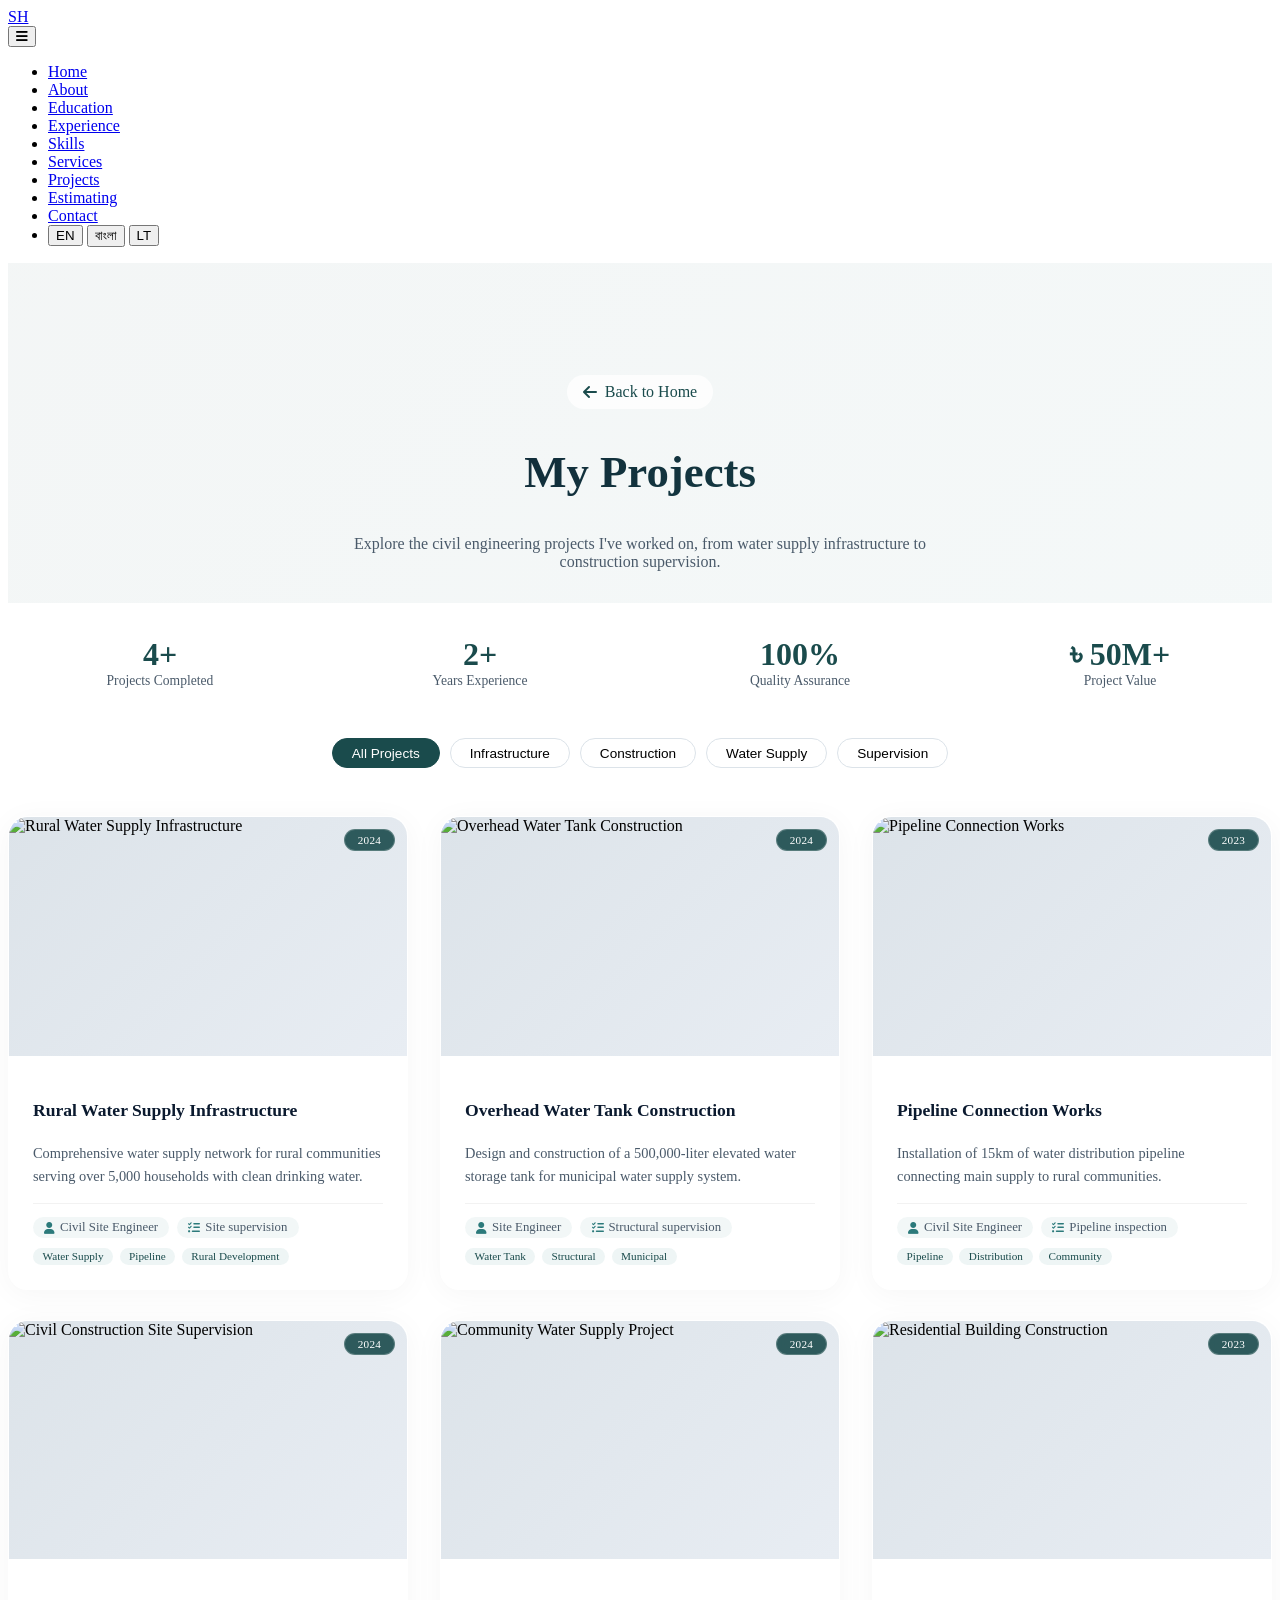
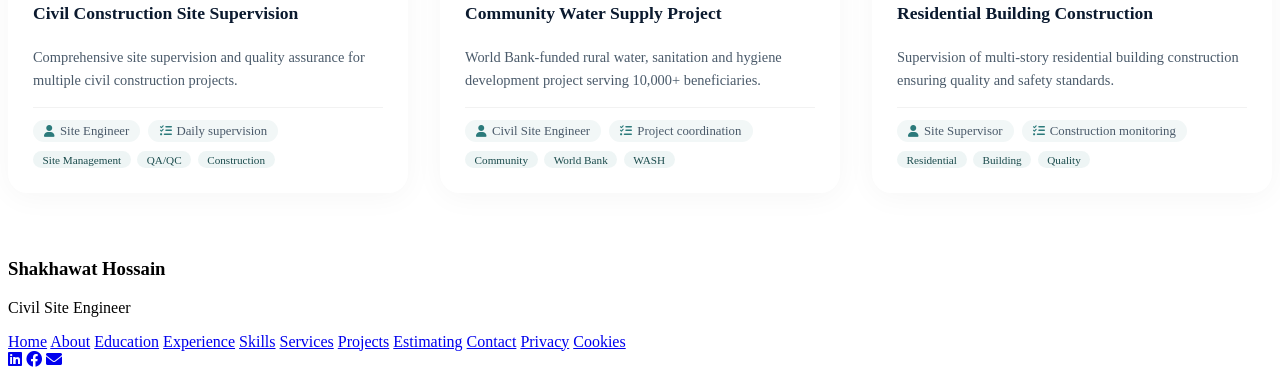
==== index.html @ 95c607fa "Add files via upload" ====
<!DOCTYPE html>
<html lang="en">
<head>
  <meta charset="UTF-8">
  <meta name="viewport" content="width=device-width, initial-scale=1.0, maximum-scale=5">
  <title>Projects | Shakhawat Hossain - Civil Site Engineer</title>
  <meta name="description" content="Explore the civil engineering projects of Shakhawat Hossain including water supply infrastructure, overhead tank construction, and site supervision projects.">
  <link rel="canonical" href="https://shakhawat-portfolio.example.com/projects.html">
  <link rel="stylesheet" href="https://cdnjs.cloudflare.com/ajax/libs/font-awesome/6.0.0-beta3/css/all.min.css">
  <link rel="stylesheet" href="stylecss.css">
  <meta property="og:title" content="Projects | Shakhawat Hossain - Civil Site Engineer">
  <meta property="og:description" content="Explore civil engineering projects by Shakhawat Hossain.">
  <meta property="og:type" content="website">
  <meta property="og:url" content="https://shakhawat-portfolio.example.com/projects.html">
  <link rel="icon" type="image/svg+xml" href="data:image/svg+xml,<svg xmlns='http://www.w3.org/2000/svg' viewBox='0 0 100 100'><text y='.9em' font-size='90'>🏗️</text></svg>">
  <meta name="robots" content="index, follow">
  <style>
    /* Projects page specific styles */
    .projects-hero {
      padding-top: 7rem;
      padding-bottom: 2rem;
      text-align: center;
      background: linear-gradient(135deg, rgba(26, 75, 76, 0.05), rgba(44, 122, 123, 0.05));
    }
    .projects-hero h1 {
      font-size: 2.8rem;
      background: linear-gradient(135deg, #0b1a2f, #1a4b4c);
      -webkit-background-clip: text;
      -webkit-text-fill-color: transparent;
      background-clip: text;
    }
    .projects-hero p {
      max-width: 600px;
      margin: 0.5rem auto 0;
      color: #4a5a6a;
    }
    .projects-filter {
      display: flex;
      flex-wrap: wrap;
      gap: 0.6rem;
      justify-content: center;
      margin: 1.5rem 0 2rem;
    }
    .filter-btn {
      padding: 0.4rem 1.2rem;
      border-radius: 30px;
      border: 1px solid #dce3e9;
      background: rgba(255,255,255,0.8);
      cursor: pointer;
      transition: all 0.3s;
      font-size: 0.85rem;
      font-weight: 500;
    }
    .filter-btn:hover, .filter-btn.active {
      background: #1a4b4c;
      color: white;
      border-color: #1a4b4c;
    }
    .projects-grid {
      display: grid;
      grid-template-columns: repeat(auto-fill, minmax(300px, 1fr));
      gap: 2rem;
      padding: 1rem 0 3rem;
    }
    .project-card {
      background: rgba(255, 255, 255, 0.95);
      backdrop-filter: blur(10px);
      border-radius: 20px;
      overflow: hidden;
      box-shadow: 0 4px 30px rgba(0,0,0,0.04);
      border: 1px solid rgba(255,255,255,0.5);
      transition: all 0.4s cubic-bezier(0.4, 0, 0.2, 1);
      display: flex;
      flex-direction: column;
      height: 100%;
    }
    .project-card:hover {
      transform: translateY(-10px);
      box-shadow: 0 20px 60px rgba(0,0,0,0.12);
      border-color: rgba(44, 122, 123, 0.2);
    }
    .project-image-wrapper {
      position: relative;
      overflow: hidden;
      padding-top: 60%;
      background: linear-gradient(135deg, #dce3e9, #e8edf3);
    }
    .project-image-wrapper img {
      position: absolute;
      top: 0;
      left: 0;
      width: 100%;
      height: 100%;
      object-fit: cover;
      transition: transform 0.6s cubic-bezier(0.4, 0, 0.2, 1);
    }
    .project-card:hover .project-image-wrapper img {
      transform: scale(1.06);
    }
    .project-badge {
      position: absolute;
      top: 12px;
      right: 12px;
      background: rgba(26, 75, 76, 0.9);
      backdrop-filter: blur(10px);
      color: white;
      padding: 0.25rem 0.8rem;
      border-radius: 30px;
      font-size: 0.7rem;
      font-weight: 500;
      letter-spacing: 0.3px;
      border: 1px solid rgba(255,255,255,0.2);
    }
    .project-card-body {
      padding: 1.2rem 1.5rem 1.5rem;
      flex: 1;
      display: flex;
      flex-direction: column;
    }
    .project-card-body h4 {
      font-size: 1.1rem;
      margin-bottom: 0.4rem;
      color: #0b1a2f;
      transition: color 0.3s;
      line-height: 1.3;
    }
    .project-card:hover .project-card-body h4 {
      color: #1a4b4c;
    }
    .project-description {
      font-size: 0.9rem;
      color: #4a5a6a;
      line-height: 1.6;
      margin-bottom: 0.8rem;
      flex: 1;
    }
    .project-meta {
      display: flex;
      flex-wrap: wrap;
      gap: 0.5rem;
      margin-top: auto;
      padding-top: 0.8rem;
      border-top: 1px solid rgba(0,0,0,0.05);
    }
    .project-meta-item {
      display: flex;
      align-items: center;
      gap: 0.3rem;
      font-size: 0.8rem;
      color: #4a5a6a;
      background: rgba(44, 122, 123, 0.06);
      padding: 0.2rem 0.7rem;
      border-radius: 30px;
    }
    .project-meta-item i {
      font-size: 0.75rem;
      color: #2c7a7b;
    }
    .project-tags {
      display: flex;
      flex-wrap: wrap;
      gap: 0.4rem;
      margin-top: 0.6rem;
    }
    .project-tag {
      font-size: 0.7rem;
      background: rgba(44, 122, 123, 0.08);
      padding: 0.15rem 0.6rem;
      border-radius: 30px;
      color: #1a4b4c;
      transition: all 0.3s;
    }
    .project-card:hover .project-tag {
      background: rgba(44, 122, 123, 0.15);
    }
    .back-link {
      display: inline-flex;
      align-items: center;
      gap: 0.5rem;
      color: #1a4b4c;
      text-decoration: none;
      font-weight: 500;
      transition: all 0.3s;
      padding: 0.5rem 1rem;
      border-radius: 30px;
      background: rgba(255,255,255,0.8);
    }
    .back-link:hover {
      background: white;
      transform: translateX(-4px);
      box-shadow: 0 2px 10px rgba(0,0,0,0.06);
    }
    .project-stats {
      display: grid;
      grid-template-columns: repeat(auto-fit, minmax(150px, 1fr));
      gap: 1rem;
      margin: 1rem 0 2rem;
      text-align: center;
    }
    .stat-item {
      background: rgba(255,255,255,0.8);
      padding: 1rem;
      border-radius: 16px;
      border: 1px solid rgba(255,255,255,0.5);
    }
    .stat-item .number {
      font-size: 2rem;
      font-weight: 700;
      color: #1a4b4c;
    }
    .stat-item .label {
      font-size: 0.85rem;
      color: #4a5a6a;
    }

    @media (max-width: 768px) {
      .projects-hero h1 { font-size: 2rem; }
      .projects-grid { grid-template-columns: 1fr; }
      .project-stats { grid-template-columns: 1fr 1fr; }
    }
    @media (max-width: 480px) {
      .project-stats { grid-template-columns: 1fr; }
    }
  </style>
</head>
<body>
  <!-- NAVBAR -->
  <header class="navbar" id="navbar" role="navigation" aria-label="Main navigation">
    <div class="container nav-container">
      <div class="nav-logo">
        <a href="index.html" aria-label="Home">SH</a>
      </div>
      <button class="hamburger" id="hamburger" aria-label="Toggle navigation menu" aria-expanded="false">
        <i class="fas fa-bars"></i>
      </button>
      <ul class="nav-menu" id="navMenu" role="menubar">
        <li role="none"><a href="index.html#home" role="menuitem">Home</a></li>
        <li role="none"><a href="index.html#about" role="menuitem">About</a></li>
        <li role="none"><a href="index.html#education" role="menuitem">Education</a></li>
        <li role="none"><a href="index.html#experience" role="menuitem">Experience</a></li>
        <li role="none"><a href="index.html#skills" role="menuitem">Skills</a></li>
        <li role="none"><a href="index.html#services" role="menuitem">Services</a></li>
        <li role="none"><a href="projects.html" role="menuitem" class="active">Projects</a></li>
        <li role="none"><a href="index.html#estimating" role="menuitem">Estimating</a></li>
        <li role="none"><a href="index.html#contact" role="menuitem">Contact</a></li>
        <li class="lang-switch" role="none">
          <button class="lang-btn active" data-lang="en" aria-label="English">EN</button>
          <button class="lang-btn" data-lang="bn" aria-label="বাংলা">বাংলা</button>
          <button class="lang-btn" data-lang="lt" aria-label="Lietuvių">LT</button>
        </li>
      </ul>
    </div>
  </header>

  <main>
    <!-- Projects Hero -->
    <section class="projects-hero">
      <div class="container">
        <a href="index.html" class="back-link"><i class="fas fa-arrow-left"></i> Back to Home</a>
        <h1>My Projects</h1>
        <p>Explore the civil engineering projects I've worked on, from water supply infrastructure to construction supervision.</p>
      </div>
    </section>

    <!-- Project Stats -->
    <section class="container">
      <div class="project-stats">
        <div class="stat-item">
          <div class="number">4+</div>
          <div class="label">Projects Completed</div>
        </div>
        <div class="stat-item">
          <div class="number">2+</div>
          <div class="label">Years Experience</div>
        </div>
        <div class="stat-item">
          <div class="number">100%</div>
          <div class="label">Quality Assurance</div>
        </div>
        <div class="stat-item">
          <div class="number">৳ 50M+</div>
          <div class="label">Project Value</div>
        </div>
      </div>
    </section>

    <!-- Projects Grid -->
    <section class="container">
      <div class="projects-filter">
        <button class="filter-btn active" data-filter="all">All Projects</button>
        <button class="filter-btn" data-filter="infrastructure">Infrastructure</button>
        <button class="filter-btn" data-filter="construction">Construction</button>
        <button class="filter-btn" data-filter="water">Water Supply</button>
        <button class="filter-btn" data-filter="supervision">Supervision</button>
      </div>

      <div class="projects-grid" id="projectsGrid">
        <!-- Projects will be rendered by JavaScript -->
      </div>
    </section>
  </main>

  <!-- FOOTER -->
  <footer class="footer">
    <div class="container footer-grid">
      <div><h3>Shakhawat Hossain</h3><p>Civil Site Engineer</p></div>
      <div class="footer-links">
        <a href="index.html#home">Home</a>
        <a href="index.html#about">About</a>
        <a href="index.html#education">Education</a>
        <a href="index.html#experience">Experience</a>
        <a href="index.html#skills">Skills</a>
        <a href="index.html#services">Services</a>
        <a href="projects.html">Projects</a>
        <a href="index.html#estimating">Estimating</a>
        <a href="index.html#contact">Contact</a>
        <a href="#privacy">Privacy</a>
        <a href="#cookies">Cookies</a>
      </div>
      <div class="social">
        <a href="#" aria-label="LinkedIn"><i class="fab fa-linkedin"></i></a>
        <a href="#" aria-label="Facebook"><i class="fab fa-facebook"></i></a>
        <a href="mailto:shakhawat@example.com" aria-label="Email"><i class="fas fa-envelope"></i></a>
      </div>
    </div>
  </footer>

  <script>
    // Projects data with free images from Google's free resources (via picsum.photos)
    const projects = [
      {
        id: 1,
        title: "Rural Water Supply Infrastructure",
        category: "water",
        image: "https://picsum.photos/seed/water1/600/400",
        description: "Comprehensive water supply network for rural communities serving over 5,000 households with clean drinking water.",
        role: "Civil Site Engineer",
        responsibilities: "Site supervision, quality assurance, quantity measurement, BOQ preparation",
        tags: ["Water Supply", "Pipeline", "Rural Development"],
        year: "2024"
      },
      {
        id: 2,
        title: "Overhead Water Tank Construction",
        category: "construction",
        image: "https://picsum.photos/seed/tank1/600/400",
        description: "Design and construction of a 500,000-liter elevated water storage tank for municipal water supply system.",
        role: "Site Engineer",
        responsibilities: "Structural supervision, quality control, progress monitoring, maintenance coordination",
        tags: ["Water Tank", "Structural", "Municipal"],
        year: "2024"
      },
      {
        id: 3,
        title: "Pipeline Connection Works",
        category: "infrastructure",
        image: "https://picsum.photos/seed/pipeline1/600/400",
        description: "Installation of 15km of water distribution pipeline connecting main supply to rural communities.",
        role: "Civil Site Engineer",
        responsibilities: "Pipeline inspection, measurement, consultant coordination, documentation",
        tags: ["Pipeline", "Distribution", "Community"],
        year: "2023"
      },
      {
        id: 4,
        title: "Civil Construction Site Supervision",
        category: "supervision",
        image: "https://picsum.photos/seed/site1/600/400",
        description: "Comprehensive site supervision and quality assurance for multiple civil construction projects.",
        role: "Site Engineer",
        responsibilities: "Daily supervision, progress reporting, quality control, safety compliance",
        tags: ["Site Management", "QA/QC", "Construction"],
        year: "2024"
      },
      {
        id: 5,
        title: "Community Water Supply Project",
        category: "water",
        image: "https://picsum.photos/seed/community1/600/400",
        description: "World Bank-funded rural water, sanitation and hygiene development project serving 10,000+ beneficiaries.",
        role: "Civil Site Engineer",
        responsibilities: "Project coordination, quality assurance, progress monitoring, stakeholder engagement",
        tags: ["Community", "World Bank", "WASH"],
        year: "2024"
      },
      {
        id: 6,
        title: "Residential Building Construction",
        category: "construction",
        image: "https://picsum.photos/seed/building1/600/400",
        description: "Supervision of multi-story residential building construction ensuring quality and safety standards.",
        role: "Site Supervisor",
        responsibilities: "Construction monitoring, quality control, material testing, documentation",
        tags: ["Residential", "Building", "Quality"],
        year: "2023"
      }
    ];

    // Render projects
    function renderProjects(filter = 'all') {
      const grid = document.getElementById('projectsGrid');
      const filtered = filter === 'all' ? projects : projects.filter(p => p.category === filter);
      
      grid.innerHTML = filtered.map(p => `
        <div class="project-card" data-category="${p.category}">
          <div class="project-image-wrapper">
            <img src="${p.image}" alt="${p.title}" loading="lazy">
            <span class="project-badge">${p.year}</span>
          </div>
          <div class="project-card-body">
            <h4>${p.title}</h4>
            <p class="project-description">${p.description}</p>
            <div class="project-meta">
              <span class="project-meta-item"><i class="fas fa-user"></i> ${p.role}</span>
              <span class="project-meta-item"><i class="fas fa-tasks"></i> ${p.responsibilities.split(',')[0]}</span>
            </div>
            <div class="project-tags">
              ${p.tags.map(tag => `<span class="project-tag">${tag}</span>`).join('')}
            </div>
          </div>
        </div>
      `).join('');
    }

    // Filter functionality
    document.querySelectorAll('.filter-btn').forEach(btn => {
      btn.addEventListener('click', function() {
        document.querySelectorAll('.filter-btn').forEach(b => b.classList.remove('active'));
        this.classList.add('active');
        renderProjects(this.dataset.filter);
      });
    });

    // Initial render
    renderProjects('all');

    // Mobile menu
    const hamburger = document.getElementById('hamburger');
    const navMenu = document.getElementById('navMenu');
    hamburger.addEventListener('click', () => {
      navMenu.classList.toggle('open');
    });
    document.querySelectorAll('.nav-menu a').forEach(link => {
      link.addEventListener('click', () => {
        navMenu.classList.remove('open');
      });
    });

    // Navbar scroll effect
    window.addEventListener('scroll', () => {
      const navbar = document.getElementById('navbar');
      if (window.scrollY > 50) {
        navbar.classList.add('scrolled');
      } else {
        navbar.classList.remove('scrolled');
      }
    });
  </script>
</body>
</html>
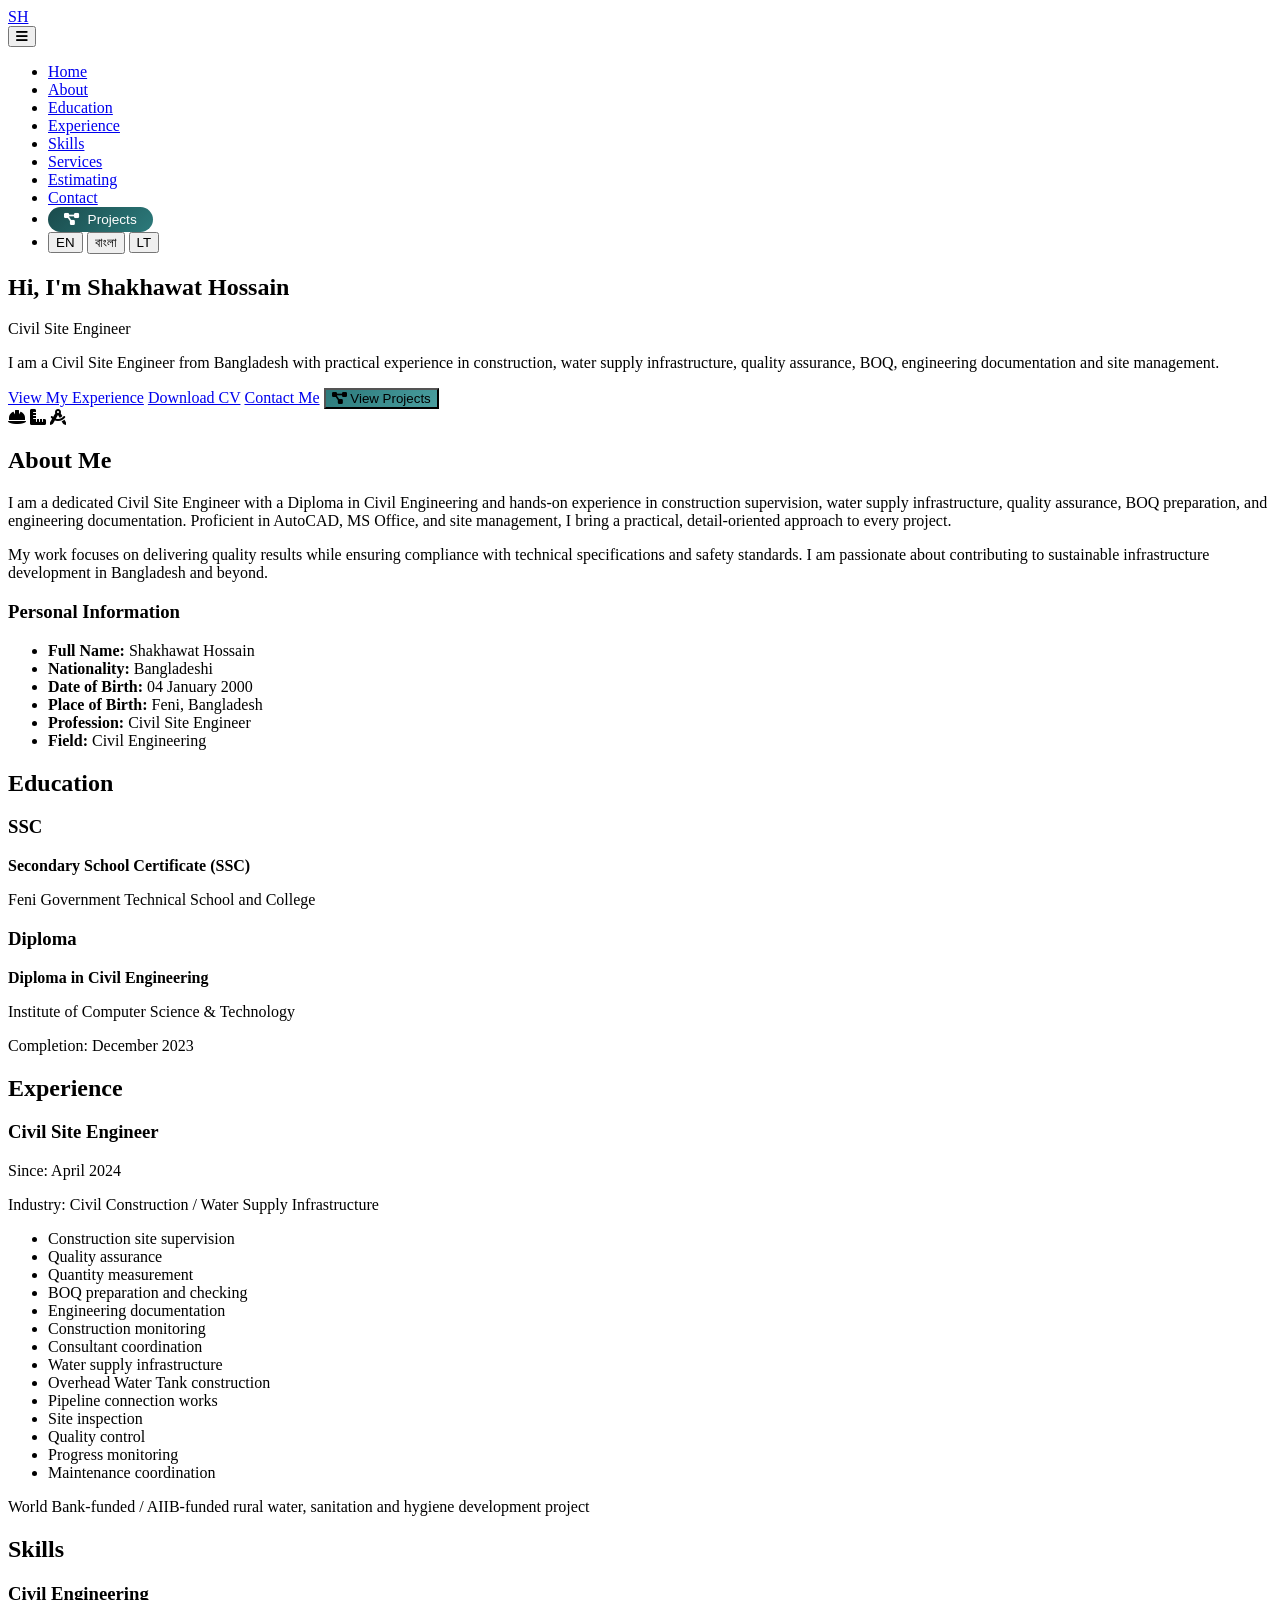
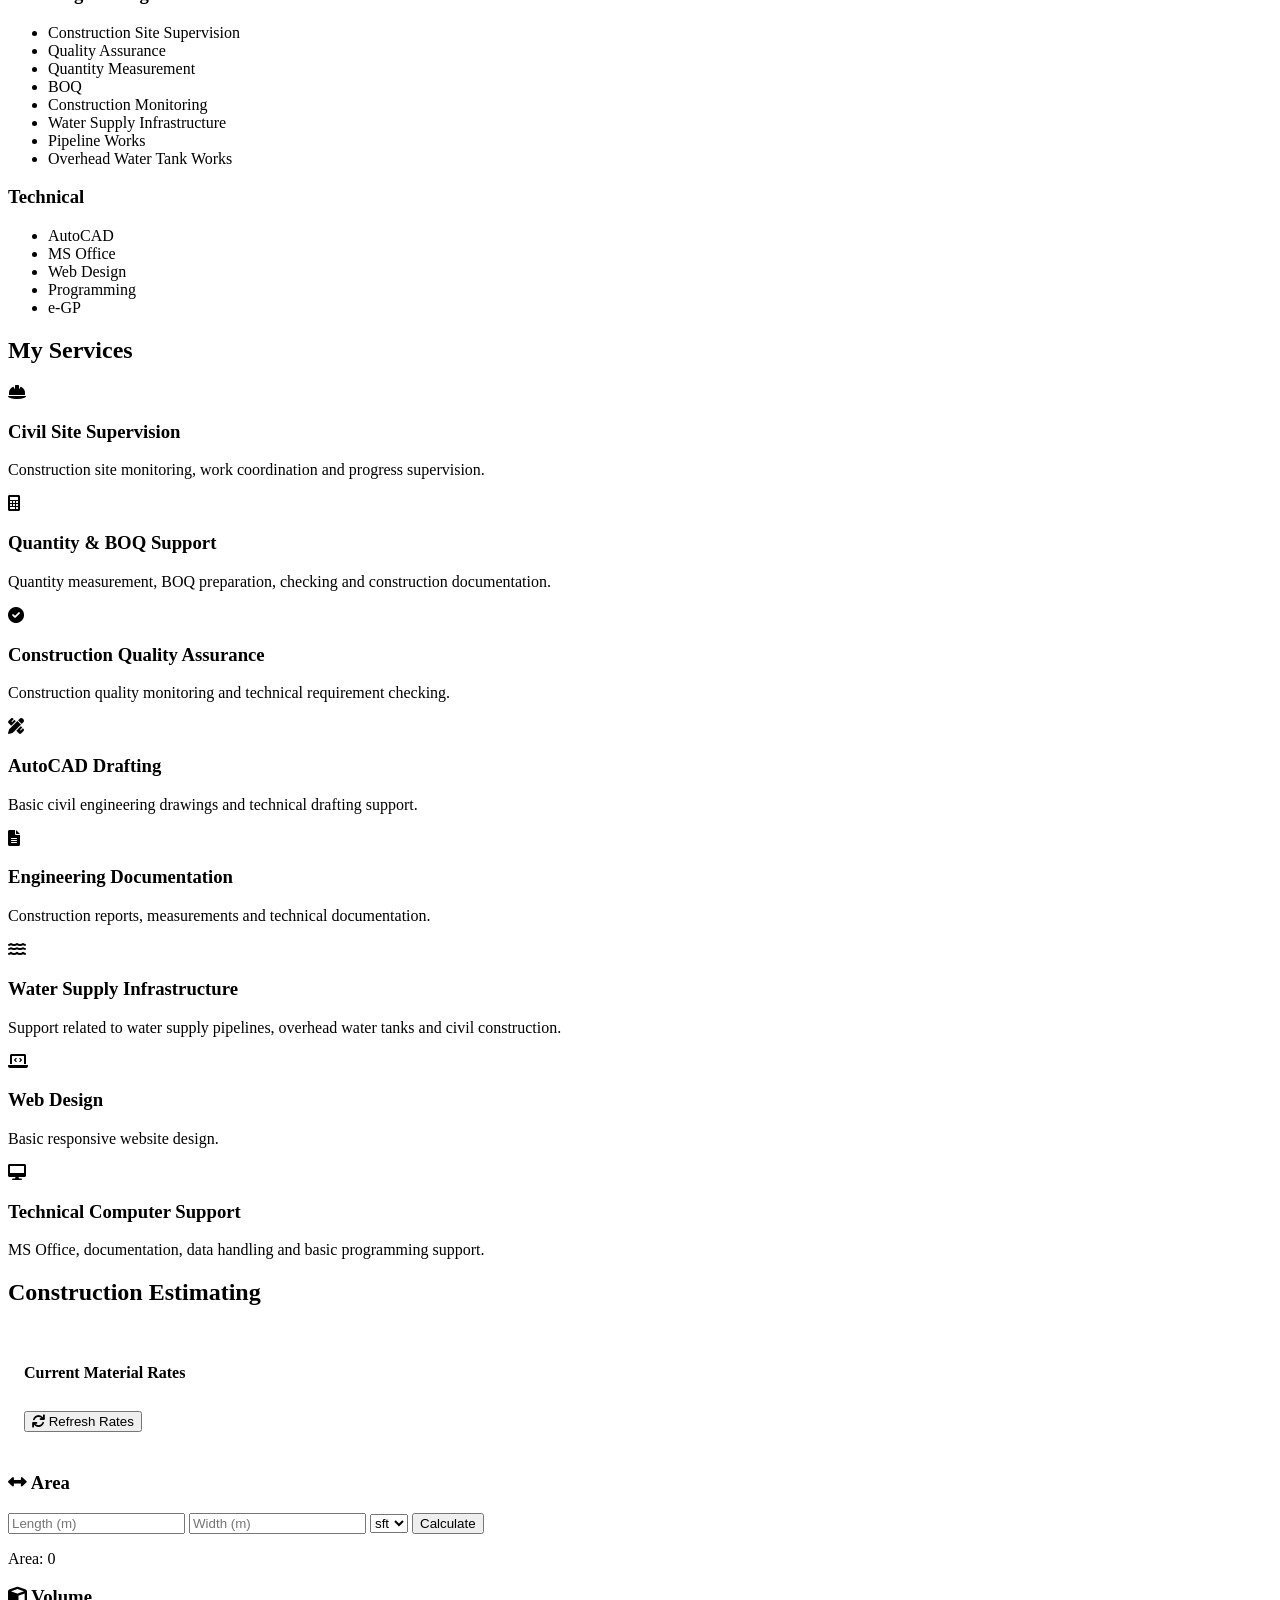
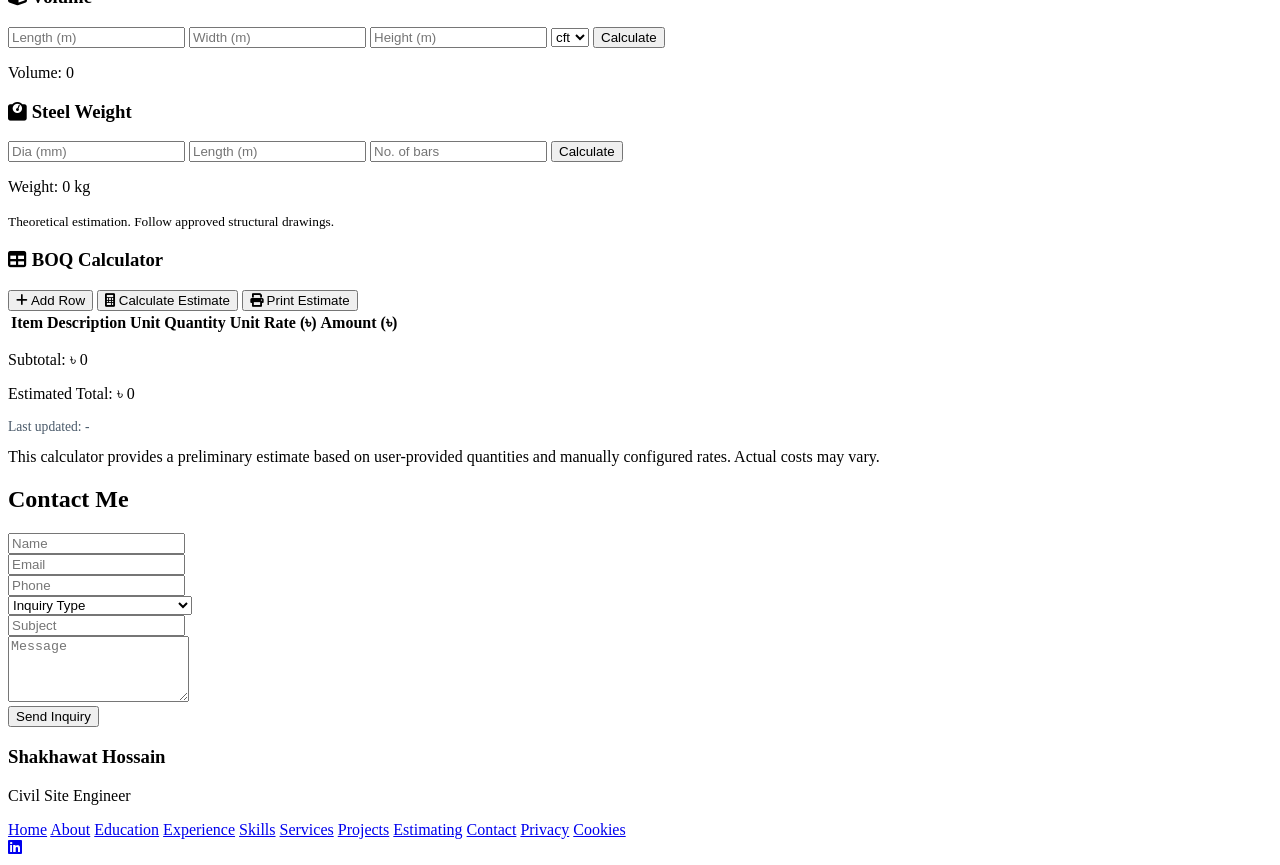
==== commit a45717ca: "Rename main.html to index.html" ====
--- a/index.html
+++ b/index.html
@@ -3,19 +3,36 @@
 <head>
   <meta charset="UTF-8">
   <meta name="viewport" content="width=device-width, initial-scale=1.0, maximum-scale=5">
-  <title>Projects | Shakhawat Hossain - Civil Site Engineer</title>
-  <meta name="description" content="Explore the civil engineering projects of Shakhawat Hossain including water supply infrastructure, overhead tank construction, and site supervision projects.">
-  <link rel="canonical" href="https://shakhawat-portfolio.example.com/projects.html">
+  <title>Shakhawat Hossain | Civil Site Engineer</title>
+  <meta name="description" content="Professional portfolio of Shakhawat Hossain, a Civil Site Engineer from Bangladesh with experience in construction, water supply infrastructure, BOQ, quality assurance and site supervision.">
+  <link rel="canonical" href="https://shakhawat-portfolio.example.com/">
+  <!-- Font Awesome Free -->
   <link rel="stylesheet" href="https://cdnjs.cloudflare.com/ajax/libs/font-awesome/6.0.0-beta3/css/all.min.css">
   <link rel="stylesheet" href="stylecss.css">
-  <meta property="og:title" content="Projects | Shakhawat Hossain - Civil Site Engineer">
-  <meta property="og:description" content="Explore civil engineering projects by Shakhawat Hossain.">
+  <!-- Open Graph -->
+  <meta property="og:title" content="Shakhawat Hossain | Civil Site Engineer">
+  <meta property="og:description" content="Professional portfolio of Shakhawat Hossain, Civil Site Engineer from Bangladesh.">
   <meta property="og:type" content="website">
-  <meta property="og:url" content="https://shakhawat-portfolio.example.com/projects.html">
+  <meta property="og:url" content="https://shakhawat-portfolio.example.com/">
   <link rel="icon" type="image/svg+xml" href="data:image/svg+xml,<svg xmlns='http://www.w3.org/2000/svg' viewBox='0 0 100 100'><text y='.9em' font-size='90'>🏗️</text></svg>">
   <meta name="robots" content="index, follow">
   <style>
-    /* Projects page specific styles */
+    /* ===== PROJECTS PAGE SPECIFIC STYLES ===== */
+    #projectsPage {
+      display: none;
+      animation: fadeIn 0.4s ease;
+    }
+    #projectsPage.active {
+      display: block;
+    }
+    #mainPage.hidden {
+      display: none;
+    }
+    @keyframes fadeIn {
+      from { opacity: 0; transform: translateY(20px); }
+      to { opacity: 1; transform: translateY(0); }
+    }
+
     .projects-hero {
       padding-top: 7rem;
       padding-bottom: 2rem;
@@ -173,23 +190,6 @@
     .project-card:hover .project-tag {
       background: rgba(44, 122, 123, 0.15);
     }
-    .back-link {
-      display: inline-flex;
-      align-items: center;
-      gap: 0.5rem;
-      color: #1a4b4c;
-      text-decoration: none;
-      font-weight: 500;
-      transition: all 0.3s;
-      padding: 0.5rem 1rem;
-      border-radius: 30px;
-      background: rgba(255,255,255,0.8);
-    }
-    .back-link:hover {
-      background: white;
-      transform: translateX(-4px);
-      box-shadow: 0 2px 10px rgba(0,0,0,0.06);
-    }
     .project-stats {
       display: grid;
       grid-template-columns: repeat(auto-fit, minmax(150px, 1fr));
@@ -211,6 +211,26 @@
     .stat-item .label {
       font-size: 0.85rem;
       color: #4a5a6a;
+    }
+
+    /* Page toggle button in nav */
+    .page-toggle-btn {
+      background: linear-gradient(135deg, #1a4b4c, #2c7a7b);
+      color: white !important;
+      padding: 0.3rem 1rem !important;
+      border-radius: 30px !important;
+      border: none;
+      cursor: pointer;
+      font-weight: 500;
+      font-size: 0.85rem;
+      transition: all 0.3s;
+    }
+    .page-toggle-btn:hover {
+      transform: translateY(-2px);
+      box-shadow: 0 4px 15px rgba(44, 122, 123, 0.3);
+    }
+    .page-toggle-btn i {
+      margin-right: 0.3rem;
     }
 
     @media (max-width: 768px) {
@@ -228,21 +248,25 @@
   <header class="navbar" id="navbar" role="navigation" aria-label="Main navigation">
     <div class="container nav-container">
       <div class="nav-logo">
-        <a href="index.html" aria-label="Home">SH</a>
+        <a href="#" id="homeLink" aria-label="Home">SH</a>
       </div>
       <button class="hamburger" id="hamburger" aria-label="Toggle navigation menu" aria-expanded="false">
         <i class="fas fa-bars"></i>
       </button>
       <ul class="nav-menu" id="navMenu" role="menubar">
-        <li role="none"><a href="index.html#home" role="menuitem">Home</a></li>
-        <li role="none"><a href="index.html#about" role="menuitem">About</a></li>
-        <li role="none"><a href="index.html#education" role="menuitem">Education</a></li>
-        <li role="none"><a href="index.html#experience" role="menuitem">Experience</a></li>
-        <li role="none"><a href="index.html#skills" role="menuitem">Skills</a></li>
-        <li role="none"><a href="index.html#services" role="menuitem">Services</a></li>
-        <li role="none"><a href="projects.html" role="menuitem" class="active">Projects</a></li>
-        <li role="none"><a href="index.html#estimating" role="menuitem">Estimating</a></li>
-        <li role="none"><a href="index.html#contact" role="menuitem">Contact</a></li>
+        <!-- Main page nav links -->
+        <li role="none" class="main-nav-links"><a href="#home" role="menuitem" data-i18n="nav.home">Home</a></li>
+        <li role="none" class="main-nav-links"><a href="#about" role="menuitem" data-i18n="nav.about">About</a></li>
+        <li role="none" class="main-nav-links"><a href="#education" role="menuitem" data-i18n="nav.education">Education</a></li>
+        <li role="none" class="main-nav-links"><a href="#experience" role="menuitem" data-i18n="nav.experience">Experience</a></li>
+        <li role="none" class="main-nav-links"><a href="#skills" role="menuitem" data-i18n="nav.skills">Skills</a></li>
+        <li role="none" class="main-nav-links"><a href="#services" role="menuitem" data-i18n="nav.services">Services</a></li>
+        <li role="none" class="main-nav-links"><a href="#estimating" role="menuitem" data-i18n="nav.estimating">Estimating</a></li>
+        <li role="none" class="main-nav-links"><a href="#contact" role="menuitem" data-i18n="nav.contact">Contact</a></li>
+        
+        <!-- Page toggle button -->
+        <li role="none"><button class="page-toggle-btn" id="pageToggleBtn"><i class="fas fa-project-diagram"></i> <span id="pageToggleText">Projects</span></button></li>
+        
         <li class="lang-switch" role="none">
           <button class="lang-btn active" data-lang="en" aria-label="English">EN</button>
           <button class="lang-btn" data-lang="bn" aria-label="বাংলা">বাংলা</button>
@@ -252,209 +276,330 @@
     </div>
   </header>
 
-  <main>
-    <!-- Projects Hero -->
-    <section class="projects-hero">
-      <div class="container">
-        <a href="index.html" class="back-link"><i class="fas fa-arrow-left"></i> Back to Home</a>
-        <h1>My Projects</h1>
-        <p>Explore the civil engineering projects I've worked on, from water supply infrastructure to construction supervision.</p>
-      </div>
-    </section>
-
-    <!-- Project Stats -->
-    <section class="container">
-      <div class="project-stats">
-        <div class="stat-item">
-          <div class="number">4+</div>
-          <div class="label">Projects Completed</div>
-        </div>
-        <div class="stat-item">
-          <div class="number">2+</div>
-          <div class="label">Years Experience</div>
-        </div>
-        <div class="stat-item">
-          <div class="number">100%</div>
-          <div class="label">Quality Assurance</div>
-        </div>
-        <div class="stat-item">
-          <div class="number">৳ 50M+</div>
-          <div class="label">Project Value</div>
-        </div>
-      </div>
-    </section>
-
-    <!-- Projects Grid -->
-    <section class="container">
-      <div class="projects-filter">
-        <button class="filter-btn active" data-filter="all">All Projects</button>
-        <button class="filter-btn" data-filter="infrastructure">Infrastructure</button>
-        <button class="filter-btn" data-filter="construction">Construction</button>
-        <button class="filter-btn" data-filter="water">Water Supply</button>
-        <button class="filter-btn" data-filter="supervision">Supervision</button>
-      </div>
-
-      <div class="projects-grid" id="projectsGrid">
-        <!-- Projects will be rendered by JavaScript -->
-      </div>
-    </section>
-  </main>
+  <!-- ============================================ -->
+  <!-- MAIN PAGE -->
+  <!-- ============================================ -->
+  <div id="mainPage">
+    <main>
+      <!-- HERO -->
+      <section id="home" class="hero section">
+        <div class="container hero-grid">
+          <div class="hero-content">
+            <h1 data-i18n="hero.title">Hi, I'm Shakhawat Hossain</h1>
+            <p class="hero-sub" data-i18n="hero.sub">Civil Site Engineer</p>
+            <p class="hero-desc" data-i18n="hero.desc">I am a Civil Site Engineer from Bangladesh with practical experience in construction, water supply infrastructure, quality assurance, BOQ, engineering documentation and site management.</p>
+            <div class="hero-buttons">
+              <a href="#experience" class="btn primary" data-i18n="hero.btnExp">View My Experience</a>
+              <a href="assets/documents/cv.pdf" class="btn secondary" download data-i18n="hero.btnCv">Download CV</a>
+              <a href="#contact" class="btn secondary" data-i18n="hero.btnContact">Contact Me</a>
+              <button class="btn primary" style="background:linear-gradient(135deg,#2c7a7b,#4a9e9f);" id="heroProjectsBtn"><i class="fas fa-project-diagram"></i> View Projects</button>
+            </div>
+          </div>
+          <div class="hero-visual">
+            <div class="engineering-icon">
+              <i class="fas fa-hard-hat" aria-hidden="true"></i>
+              <i class="fas fa-ruler-combined" aria-hidden="true"></i>
+              <i class="fas fa-drafting-compass" aria-hidden="true"></i>
+            </div>
+          </div>
+        </div>
+      </section>
+
+      <!-- ABOUT -->
+      <section id="about" class="section">
+        <div class="container">
+          <h2 data-i18n="about.title">About Me</h2>
+          <div class="about-grid">
+            <div class="about-text">
+              <p data-i18n="about.p1">I am a dedicated Civil Site Engineer with a Diploma in Civil Engineering and hands-on experience in construction supervision, water supply infrastructure, quality assurance, BOQ preparation, and engineering documentation. Proficient in AutoCAD, MS Office, and site management, I bring a practical, detail-oriented approach to every project.</p>
+              <p data-i18n="about.p2">My work focuses on delivering quality results while ensuring compliance with technical specifications and safety standards. I am passionate about contributing to sustainable infrastructure development in Bangladesh and beyond.</p>
+            </div>
+            <div class="about-card info-card">
+              <h3 data-i18n="about.personal">Personal Information</h3>
+              <ul>
+                <li><strong data-i18n="about.fullName">Full Name:</strong> <span data-i18n="about.fullNameVal">Shakhawat Hossain</span></li>
+                <li><strong data-i18n="about.nationality">Nationality:</strong> <span data-i18n="about.nationalityVal">Bangladeshi</span></li>
+                <li><strong data-i18n="about.dob">Date of Birth:</strong> <span data-i18n="about.dobVal">04 January 2000</span></li>
+                <li><strong data-i18n="about.pob">Place of Birth:</strong> <span data-i18n="about.pobVal">Feni, Bangladesh</span></li>
+                <li><strong data-i18n="about.profession">Profession:</strong> <span data-i18n="about.professionVal">Civil Site Engineer</span></li>
+                <li><strong data-i18n="about.field">Field:</strong> <span data-i18n="about.fieldVal">Civil Engineering</span></li>
+              </ul>
+            </div>
+          </div>
+        </div>
+      </section>
+
+      <!-- EDUCATION -->
+      <section id="education" class="section bg-light">
+        <div class="container">
+          <h2 data-i18n="education.title">Education</h2>
+          <div class="edu-timeline">
+            <div class="edu-item">
+              <h3 data-i18n="education.ssc">SSC</h3>
+              <p><strong data-i18n="education.sscQual">Secondary School Certificate (SSC)</strong></p>
+              <p data-i18n="education.sscInst">Feni Government Technical School and College</p>
+            </div>
+            <div class="edu-item">
+              <h3 data-i18n="education.diploma">Diploma</h3>
+              <p><strong data-i18n="education.diplomaQual">Diploma in Civil Engineering</strong></p>
+              <p data-i18n="education.diplomaInst">Institute of Computer Science & Technology</p>
+              <p data-i18n="education.diplomaComp">Completion: December 2023</p>
+            </div>
+          </div>
+        </div>
+      </section>
+
+      <!-- EXPERIENCE -->
+      <section id="experience" class="section">
+        <div class="container">
+          <h2 data-i18n="experience.title">Experience</h2>
+          <div class="exp-timeline">
+            <div class="exp-item">
+              <h3 data-i18n="experience.jobTitle">Civil Site Engineer</h3>
+              <p><span data-i18n="experience.since">Since:</span> April 2024</p>
+              <p><span data-i18n="experience.industry">Industry:</span> Civil Construction / Water Supply Infrastructure</p>
+              <ul>
+                <li data-i18n="experience.resp1">Construction site supervision</li>
+                <li data-i18n="experience.resp2">Quality assurance</li>
+                <li data-i18n="experience.resp3">Quantity measurement</li>
+                <li data-i18n="experience.resp4">BOQ preparation and checking</li>
+                <li data-i18n="experience.resp5">Engineering documentation</li>
+                <li data-i18n="experience.resp6">Construction monitoring</li>
+                <li data-i18n="experience.resp7">Consultant coordination</li>
+                <li data-i18n="experience.resp8">Water supply infrastructure</li>
+                <li data-i18n="experience.resp9">Overhead Water Tank construction</li>
+                <li data-i18n="experience.resp10">Pipeline connection works</li>
+                <li data-i18n="experience.resp11">Site inspection</li>
+                <li data-i18n="experience.resp12">Quality control</li>
+                <li data-i18n="experience.resp13">Progress monitoring</li>
+                <li data-i18n="experience.resp14">Maintenance coordination</li>
+              </ul>
+              <p class="exp-project" data-i18n="experience.project">World Bank-funded / AIIB-funded rural water, sanitation and hygiene development project</p>
+            </div>
+          </div>
+        </div>
+      </section>
+
+      <!-- SKILLS -->
+      <section id="skills" class="section bg-light">
+        <div class="container">
+          <h2 data-i18n="skills.title">Skills</h2>
+          <div class="skills-grid">
+            <div class="skill-group">
+              <h3 data-i18n="skills.civil">Civil Engineering</h3>
+              <ul>
+                <li data-i18n="skills.c1">Construction Site Supervision</li>
+                <li data-i18n="skills.c2">Quality Assurance</li>
+                <li data-i18n="skills.c3">Quantity Measurement</li>
+                <li data-i18n="skills.c4">BOQ</li>
+                <li data-i18n="skills.c5">Construction Monitoring</li>
+                <li data-i18n="skills.c6">Water Supply Infrastructure</li>
+                <li data-i18n="skills.c7">Pipeline Works</li>
+                <li data-i18n="skills.c8">Overhead Water Tank Works</li>
+              </ul>
+            </div>
+            <div class="skill-group">
+              <h3 data-i18n="skills.tech">Technical</h3>
+              <ul>
+                <li data-i18n="skills.t1">AutoCAD</li>
+                <li data-i18n="skills.t2">MS Office</li>
+                <li data-i18n="skills.t3">Web Design</li>
+                <li data-i18n="skills.t4">Programming</li>
+                <li data-i18n="skills.t5">e-GP</li>
+              </ul>
+            </div>
+          </div>
+        </div>
+      </section>
+
+      <!-- SERVICES -->
+      <section id="services" class="section">
+        <div class="container">
+          <h2 data-i18n="services.title">My Services</h2>
+          <div class="services-grid">
+            <div class="service-card"><i class="fas fa-hard-hat"></i><h3 data-i18n="services.s1">Civil Site Supervision</h3><p data-i18n="services.s1d">Construction site monitoring, work coordination and progress supervision.</p></div>
+            <div class="service-card"><i class="fas fa-calculator"></i><h3 data-i18n="services.s2">Quantity & BOQ Support</h3><p data-i18n="services.s2d">Quantity measurement, BOQ preparation, checking and construction documentation.</p></div>
+            <div class="service-card"><i class="fas fa-check-circle"></i><h3 data-i18n="services.s3">Construction Quality Assurance</h3><p data-i18n="services.s3d">Construction quality monitoring and technical requirement checking.</p></div>
+            <div class="service-card"><i class="fas fa-pencil-ruler"></i><h3 data-i18n="services.s4">AutoCAD Drafting</h3><p data-i18n="services.s4d">Basic civil engineering drawings and technical drafting support.</p></div>
+            <div class="service-card"><i class="fas fa-file-alt"></i><h3 data-i18n="services.s5">Engineering Documentation</h3><p data-i18n="services.s5d">Construction reports, measurements and technical documentation.</p></div>
+            <div class="service-card"><i class="fas fa-water"></i><h3 data-i18n="services.s6">Water Supply Infrastructure</h3><p data-i18n="services.s6d">Support related to water supply pipelines, overhead water tanks and civil construction.</p></div>
+            <div class="service-card"><i class="fas fa-laptop-code"></i><h3 data-i18n="services.s7">Web Design</h3><p data-i18n="services.s7d">Basic responsive website design.</p></div>
+            <div class="service-card"><i class="fas fa-desktop"></i><h3 data-i18n="services.s8">Technical Computer Support</h3><p data-i18n="services.s8d">MS Office, documentation, data handling and basic programming support.</p></div>
+          </div>
+        </div>
+      </section>
+
+      <!-- ESTIMATING -->
+      <section id="estimating" class="section bg-light">
+        <div class="container">
+          <h2 data-i18n="estimating.title">Construction Estimating</h2>
+          
+          <div class="rates-display" style="background:rgba(255,255,255,0.8);padding:1rem;border-radius:12px;margin-bottom:1.5rem;">
+            <h4>Current Material Rates <span style="font-weight:normal;font-size:0.9rem;" id="ratesLastUpdated"></span></h4>
+            <div id="ratesDisplay" style="display:grid;grid-template-columns:repeat(auto-fill,minmax(120px,1fr));gap:0.5rem;margin-top:0.5rem;"></div>
+            <button id="refreshRates" class="btn small" style="margin-top:0.5rem;"><i class="fas fa-sync"></i> Refresh Rates</button>
+          </div>
+
+          <div class="estimating-grid">
+            <div class="est-card">
+              <h3><i class="fas fa-arrows-alt-h"></i> <span data-i18n="estimating.area">Area</span></h3>
+              <div class="est-inputs">
+                <input type="number" id="areaLen" placeholder="Length (m)" step="any">
+                <input type="number" id="areaWid" placeholder="Width (m)" step="any">
+                <select id="areaUnit"><option value="sft">sft</option><option value="m2">m²</option></select>
+                <button id="calcArea" class="btn small"><span data-i18n="estimating.calc">Calculate</span></button>
+              </div>
+              <p id="areaResult">Area: 0</p>
+            </div>
+            <div class="est-card">
+              <h3><i class="fas fa-cube"></i> <span data-i18n="estimating.volume">Volume</span></h3>
+              <div class="est-inputs">
+                <input type="number" id="volLen" placeholder="Length (m)" step="any">
+                <input type="number" id="volWid" placeholder="Width (m)" step="any">
+                <input type="number" id="volHei" placeholder="Height (m)" step="any">
+                <select id="volUnit"><option value="cft">cft</option><option value="m3">m³</option></select>
+                <button id="calcVol" class="btn small"><span data-i18n="estimating.calc">Calculate</span></button>
+              </div>
+              <p id="volResult">Volume: 0</p>
+            </div>
+            <div class="est-card">
+              <h3><i class="fas fa-weight"></i> <span data-i18n="estimating.steel">Steel Weight</span></h3>
+              <div class="est-inputs">
+                <input type="number" id="steelDia" placeholder="Dia (mm)" step="any">
+                <input type="number" id="steelLen" placeholder="Length (m)" step="any">
+                <input type="number" id="steelBars" placeholder="No. of bars" step="1">
+                <button id="calcSteel" class="btn small"><span data-i18n="estimating.calc">Calculate</span></button>
+              </div>
+              <p id="steelResult">Weight: 0 kg</p>
+              <small data-i18n="estimating.steelNote">Theoretical estimation. Follow approved structural drawings.</small>
+            </div>
+          </div>
+
+          <div class="boq-section">
+            <h3><i class="fas fa-table"></i> <span data-i18n="estimating.boq">BOQ Calculator</span></h3>
+            <div class="boq-controls">
+              <button id="addBoqRow" class="btn small"><i class="fas fa-plus"></i> <span data-i18n="estimating.addRow">Add Row</span></button>
+              <button id="calculateEstimate" class="btn primary small"><i class="fas fa-calculator"></i> Calculate Estimate</button>
+              <button id="printEstimate" class="btn small"><i class="fas fa-print"></i> <span data-i18n="estimating.print">Print Estimate</span></button>
+            </div>
+            <div class="table-wrap">
+              <table id="boqTable">
+                <thead><tr><th data-i18n="estimating.item">Item</th><th data-i18n="estimating.desc">Description</th><th data-i18n="estimating.unit">Unit</th><th data-i18n="estimating.qty">Quantity</th><th data-i18n="estimating.rate">Unit Rate (৳)</th><th data-i18n="estimating.amount">Amount (৳)</th><th></th></tr></thead>
+                <tbody id="boqBody"></tbody>
+              </table>
+            </div>
+            <div class="boq-summary">
+              <p><span data-i18n="estimating.subtotal">Subtotal:</span> ৳ <span id="boqSubtotal">0</span></p>
+              <p><span data-i18n="estimating.total">Estimated Total:</span> ৳ <span id="boqTotal">0</span></p>
+              <p style="font-size:0.85rem;color:#4a5a6a;">Last updated: <span id="estimateLastUpdated">-</span></p>
+            </div>
+            <div class="disclaimer" data-i18n="estimating.disclaimer">This calculator provides a preliminary estimate based on user-provided quantities and manually configured rates. Actual costs may vary.</div>
+          </div>
+        </div>
+      </section>
+
+      <!-- CONTACT -->
+      <section id="contact" class="section">
+        <div class="container">
+          <h2 data-i18n="contact.title">Contact Me</h2>
+          <form id="contactForm" class="contact-form" action="/contact" method="POST">
+            <div class="form-group"><input type="text" id="cName" name="name" placeholder="Name" data-i18n-placeholder="contact.name" required></div>
+            <div class="form-group"><input type="email" id="cEmail" name="email" placeholder="Email" data-i18n-placeholder="contact.email" required></div>
+            <div class="form-group"><input type="tel" id="cPhone" name="phone" placeholder="Phone" data-i18n-placeholder="contact.phone"></div>
+            <div class="form-group">
+              <select id="cInquiry" name="inquiry">
+                <option value="" data-i18n="contact.inquiryType">Inquiry Type</option>
+                <option value="Civil Engineering" data-i18n="contact.inq1">Civil Engineering</option>
+                <option value="Construction Estimation" data-i18n="contact.inq2">Construction Estimation</option>
+                <option value="BOQ / Quantity" data-i18n="contact.inq3">BOQ / Quantity</option>
+                <option value="AutoCAD" data-i18n="contact.inq4">AutoCAD</option>
+                <option value="Water Supply Infrastructure" data-i18n="contact.inq5">Water Supply Infrastructure</option>
+                <option value="Web Design" data-i18n="contact.inq6">Web Design</option>
+                <option value="General Inquiry" data-i18n="contact.inq7">General Inquiry</option>
+                <option value="Other" data-i18n="contact.inq8">Other</option>
+              </select>
+            </div>
+            <div class="form-group"><input type="text" id="cSubject" name="subject" placeholder="Subject" data-i18n-placeholder="contact.subject" required></div>
+            <div class="form-group"><textarea id="cMessage" name="message" placeholder="Message" data-i18n-placeholder="contact.message" rows="4" required></textarea></div>
+            <button type="submit" class="btn primary" data-i18n="contact.send">Send Inquiry</button>
+            <div id="formFeedback"></div>
+          </form>
+        </div>
+      </section>
+    </main>
+  </div>
+  <!-- ===== END MAIN PAGE ===== -->
+
+  <!-- ============================================ -->
+  <!-- PROJECTS PAGE -->
+  <!-- ============================================ -->
+  <div id="projectsPage">
+    <main>
+      <!-- Projects Hero -->
+      <section class="projects-hero">
+        <div class="container">
+          <button class="btn secondary" id="backToHomeBtn" style="margin-bottom:1rem;"><i class="fas fa-arrow-left"></i> Back to Home</button>
+          <h1>My Projects</h1>
+          <p>Explore the civil engineering projects I've worked on, from water supply infrastructure to construction supervision.</p>
+        </div>
+      </section>
+
+      <!-- Project Stats -->
+      <section class="container">
+        <div class="project-stats">
+          <div class="stat-item">
+            <div class="number">4+</div>
+            <div class="label">Projects Completed</div>
+          </div>
+          <div class="stat-item">
+            <div class="number">2+</div>
+            <div class="label">Years Experience</div>
+          </div>
+          <div class="stat-item">
+            <div class="number">100%</div>
+            <div class="label">Quality Assurance</div>
+          </div>
+          <div class="stat-item">
+            <div class="number">৳ 50M+</div>
+            <div class="label">Project Value</div>
+          </div>
+        </div>
+      </section>
+
+      <!-- Projects Grid -->
+      <section class="container">
+        <div class="projects-filter">
+          <button class="filter-btn active" data-filter="all">All Projects</button>
+          <button class="filter-btn" data-filter="infrastructure">Infrastructure</button>
+          <button class="filter-btn" data-filter="construction">Construction</button>
+          <button class="filter-btn" data-filter="water">Water Supply</button>
+          <button class="filter-btn" data-filter="supervision">Supervision</button>
+        </div>
+
+        <div class="projects-grid" id="projectsGrid">
+          <!-- Projects rendered by JavaScript -->
+        </div>
+      </section>
+    </main>
+  </div>
+  <!-- ===== END PROJECTS PAGE ===== -->
 
   <!-- FOOTER -->
   <footer class="footer">
     <div class="container footer-grid">
-      <div><h3>Shakhawat Hossain</h3><p>Civil Site Engineer</p></div>
+      <div><h3>Shakhawat Hossain</h3><p data-i18n="footer.tagline">Civil Site Engineer</p></div>
       <div class="footer-links">
-        <a href="index.html#home">Home</a>
-        <a href="index.html#about">About</a>
-        <a href="index.html#education">Education</a>
-        <a href="index.html#experience">Experience</a>
-        <a href="index.html#skills">Skills</a>
-        <a href="index.html#services">Services</a>
-        <a href="projects.html">Projects</a>
-        <a href="index.html#estimating">Estimating</a>
-        <a href="index.html#contact">Contact</a>
-        <a href="#privacy">Privacy</a>
-        <a href="#cookies">Cookies</a>
+        <a href="#home" data-i18n="nav.home">Home</a>
+        <a href="#about" data-i18n="nav.about">About</a>
+        <a href="#education" data-i18n="nav.education">Education</a>
+        <a href="#experience" data-i18n="nav.experience">Experience</a>
+        <a href="#skills" data-i18n="nav.skills">Skills</a>
+        <a href="#services" data-i18n="nav.services">Services</a>
+        <a href="#" id="footerProjectsLink" data-i18n="nav.projects">Projects</a>
+        <a href="#estimating" data-i18n="nav.estimating">Estimating</a>
+        <a href="#contact" data-i18n="nav.contact">Contact</a>
+        <a href="#privacy" data-i18n="footer.privacy">Privacy</a>
+        <a href="#cookies" data-i18n="footer.cookies">Cookies</a>
       </div>
       <div class="social">
         <a href="#" aria-label="LinkedIn"><i class="fab fa-linkedin"></i></a>
-        <a href="#" aria-label="Facebook"><i class="fab fa-facebook"></i></a>
-        <a href="mailto:shakhawat@example.com" aria-label="Email"><i class="fas fa-envelope"></i></a>
-      </div>
-    </div>
-  </footer>
-
-  <script>
-    // Projects data with free images from Google's free resources (via picsum.photos)
-    const projects = [
-      {
-        id: 1,
-        title: "Rural Water Supply Infrastructure",
-        category: "water",
-        image: "https://picsum.photos/seed/water1/600/400",
-        description: "Comprehensive water supply network for rural communities serving over 5,000 households with clean drinking water.",
-        role: "Civil Site Engineer",
-        responsibilities: "Site supervision, quality assurance, quantity measurement, BOQ preparation",
-        tags: ["Water Supply", "Pipeline", "Rural Development"],
-        year: "2024"
-      },
-      {
-        id: 2,
-        title: "Overhead Water Tank Construction",
-        category: "construction",
-        image: "https://picsum.photos/seed/tank1/600/400",
-        description: "Design and construction of a 500,000-liter elevated water storage tank for municipal water supply system.",
-        role: "Site Engineer",
-        responsibilities: "Structural supervision, quality control, progress monitoring, maintenance coordination",
-        tags: ["Water Tank", "Structural", "Municipal"],
-        year: "2024"
-      },
-      {
-        id: 3,
-        title: "Pipeline Connection Works",
-        category: "infrastructure",
-        image: "https://picsum.photos/seed/pipeline1/600/400",
-        description: "Installation of 15km of water distribution pipeline connecting main supply to rural communities.",
-        role: "Civil Site Engineer",
-        responsibilities: "Pipeline inspection, measurement, consultant coordination, documentation",
-        tags: ["Pipeline", "Distribution", "Community"],
-        year: "2023"
-      },
-      {
-        id: 4,
-        title: "Civil Construction Site Supervision",
-        category: "supervision",
-        image: "https://picsum.photos/seed/site1/600/400",
-        description: "Comprehensive site supervision and quality assurance for multiple civil construction projects.",
-        role: "Site Engineer",
-        responsibilities: "Daily supervision, progress reporting, quality control, safety compliance",
-        tags: ["Site Management", "QA/QC", "Construction"],
-        year: "2024"
-      },
-      {
-        id: 5,
-        title: "Community Water Supply Project",
-        category: "water",
-        image: "https://picsum.photos/seed/community1/600/400",
-        description: "World Bank-funded rural water, sanitation and hygiene development project serving 10,000+ beneficiaries.",
-        role: "Civil Site Engineer",
-        responsibilities: "Project coordination, quality assurance, progress monitoring, stakeholder engagement",
-        tags: ["Community", "World Bank", "WASH"],
-        year: "2024"
-      },
-      {
-        id: 6,
-        title: "Residential Building Construction",
-        category: "construction",
-        image: "https://picsum.photos/seed/building1/600/400",
-        description: "Supervision of multi-story residential building construction ensuring quality and safety standards.",
-        role: "Site Supervisor",
-        responsibilities: "Construction monitoring, quality control, material testing, documentation",
-        tags: ["Residential", "Building", "Quality"],
-        year: "2023"
-      }
-    ];
-
-    // Render projects
-    function renderProjects(filter = 'all') {
-      const grid = document.getElementById('projectsGrid');
-      const filtered = filter === 'all' ? projects : projects.filter(p => p.category === filter);
-      
-      grid.innerHTML = filtered.map(p => `
-        <div class="project-card" data-category="${p.category}">
-          <div class="project-image-wrapper">
-            <img src="${p.image}" alt="${p.title}" loading="lazy">
-            <span class="project-badge">${p.year}</span>
-          </div>
-          <div class="project-card-body">
-            <h4>${p.title}</h4>
-            <p class="project-description">${p.description}</p>
-            <div class="project-meta">
-              <span class="project-meta-item"><i class="fas fa-user"></i> ${p.role}</span>
-              <span class="project-meta-item"><i class="fas fa-tasks"></i> ${p.responsibilities.split(',')[0]}</span>
-            </div>
-            <div class="project-tags">
-              ${p.tags.map(tag => `<span class="project-tag">${tag}</span>`).join('')}
-            </div>
-          </div>
-        </div>
-      `).join('');
-    }
-
-    // Filter functionality
-    document.querySelectorAll('.filter-btn').forEach(btn => {
-      btn.addEventListener('click', function() {
-        document.querySelectorAll('.filter-btn').forEach(b => b.classList.remove('active'));
-        this.classList.add('active');
-        renderProjects(this.dataset.filter);
-      });
-    });
-
-    // Initial render
-    renderProjects('all');
-
-    // Mobile menu
-    const hamburger = document.getElementById('hamburger');
-    const navMenu = document.getElementById('navMenu');
-    hamburger.addEventListener('click', () => {
-      navMenu.classList.toggle('open');
-    });
-    document.querySelectorAll('.nav-menu a').forEach(link => {
-      link.addEventListener('click', () => {
-        navMenu.classList.remove('open');
-      });
-    });
-
-    // Navbar scroll effect
-    window.addEventListener('scroll', () => {
-      const navbar = document.getElementById('navbar');
-      if (window.scrollY > 50) {
-        navbar.classList.add('scrolled');
-      } else {
-        navbar.classList.remove('scrolled');
-      }
-    });
-  </script>
-</body>
-</html>
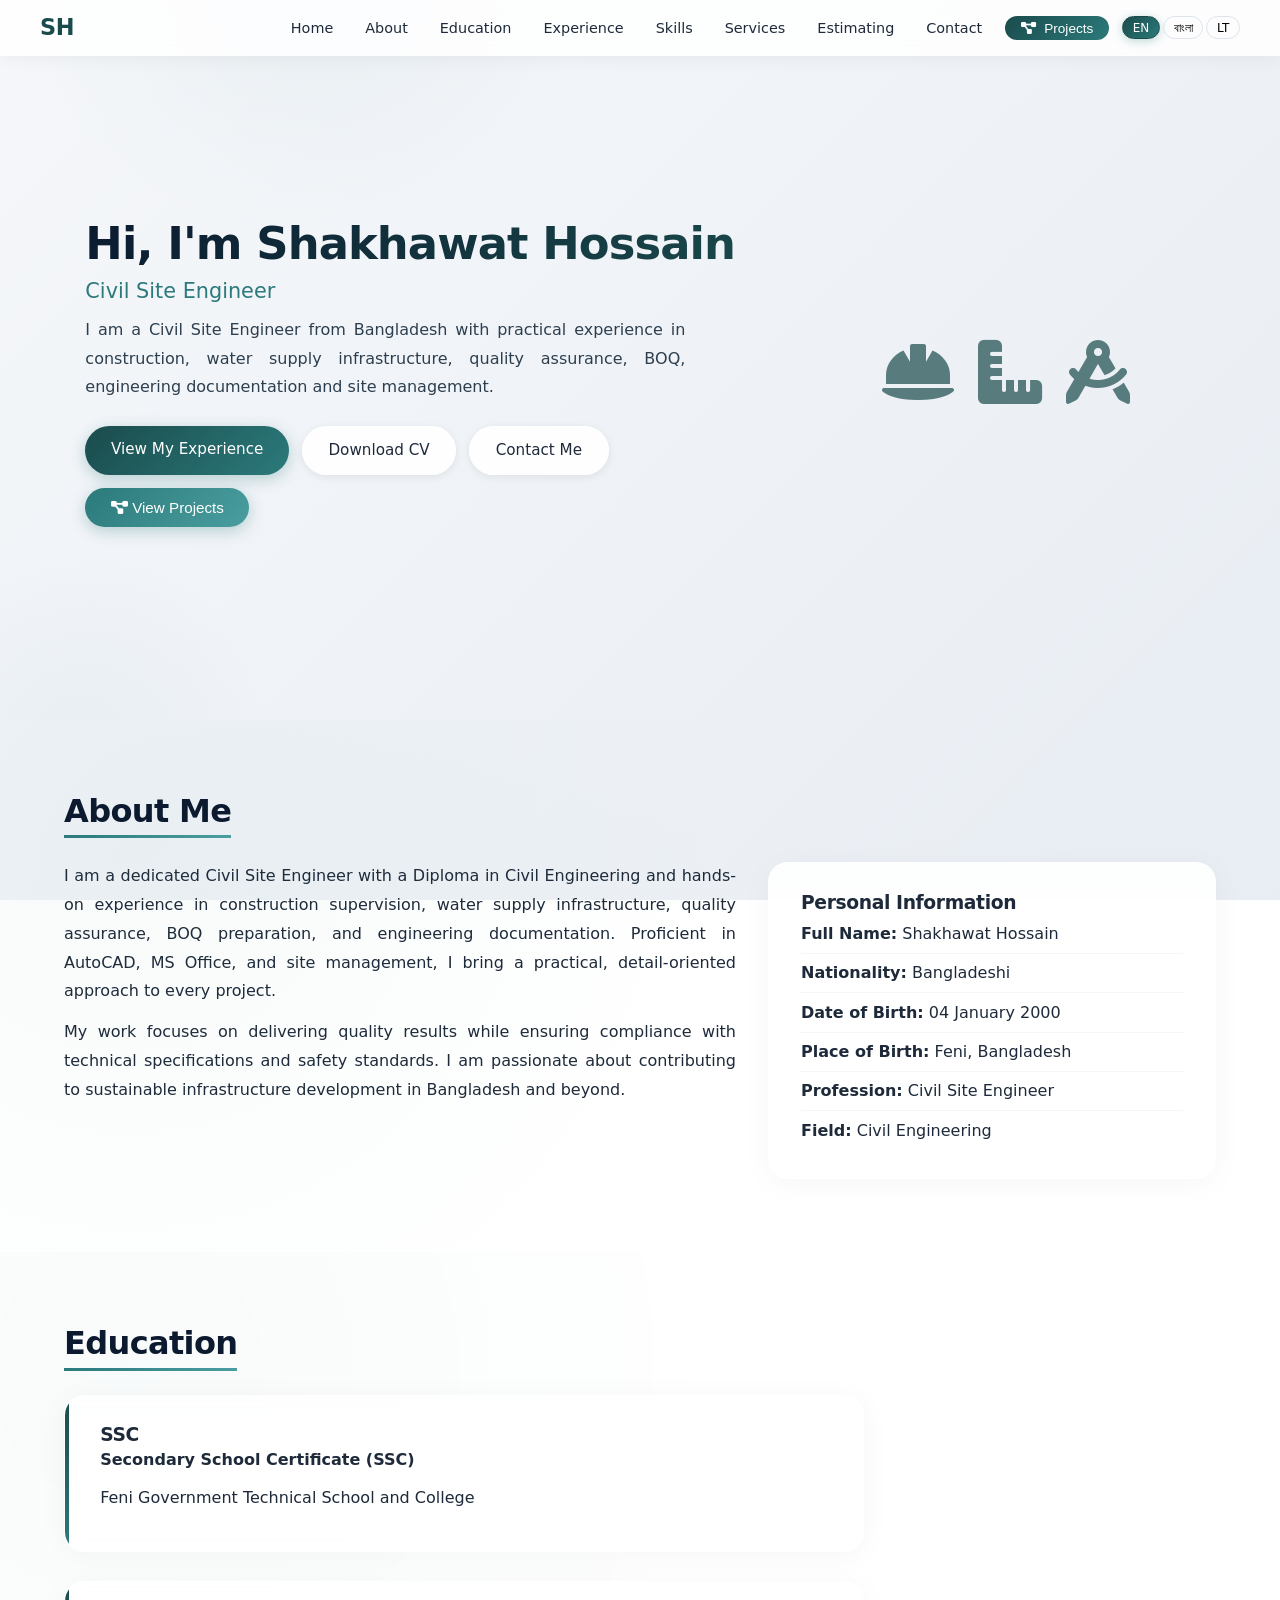
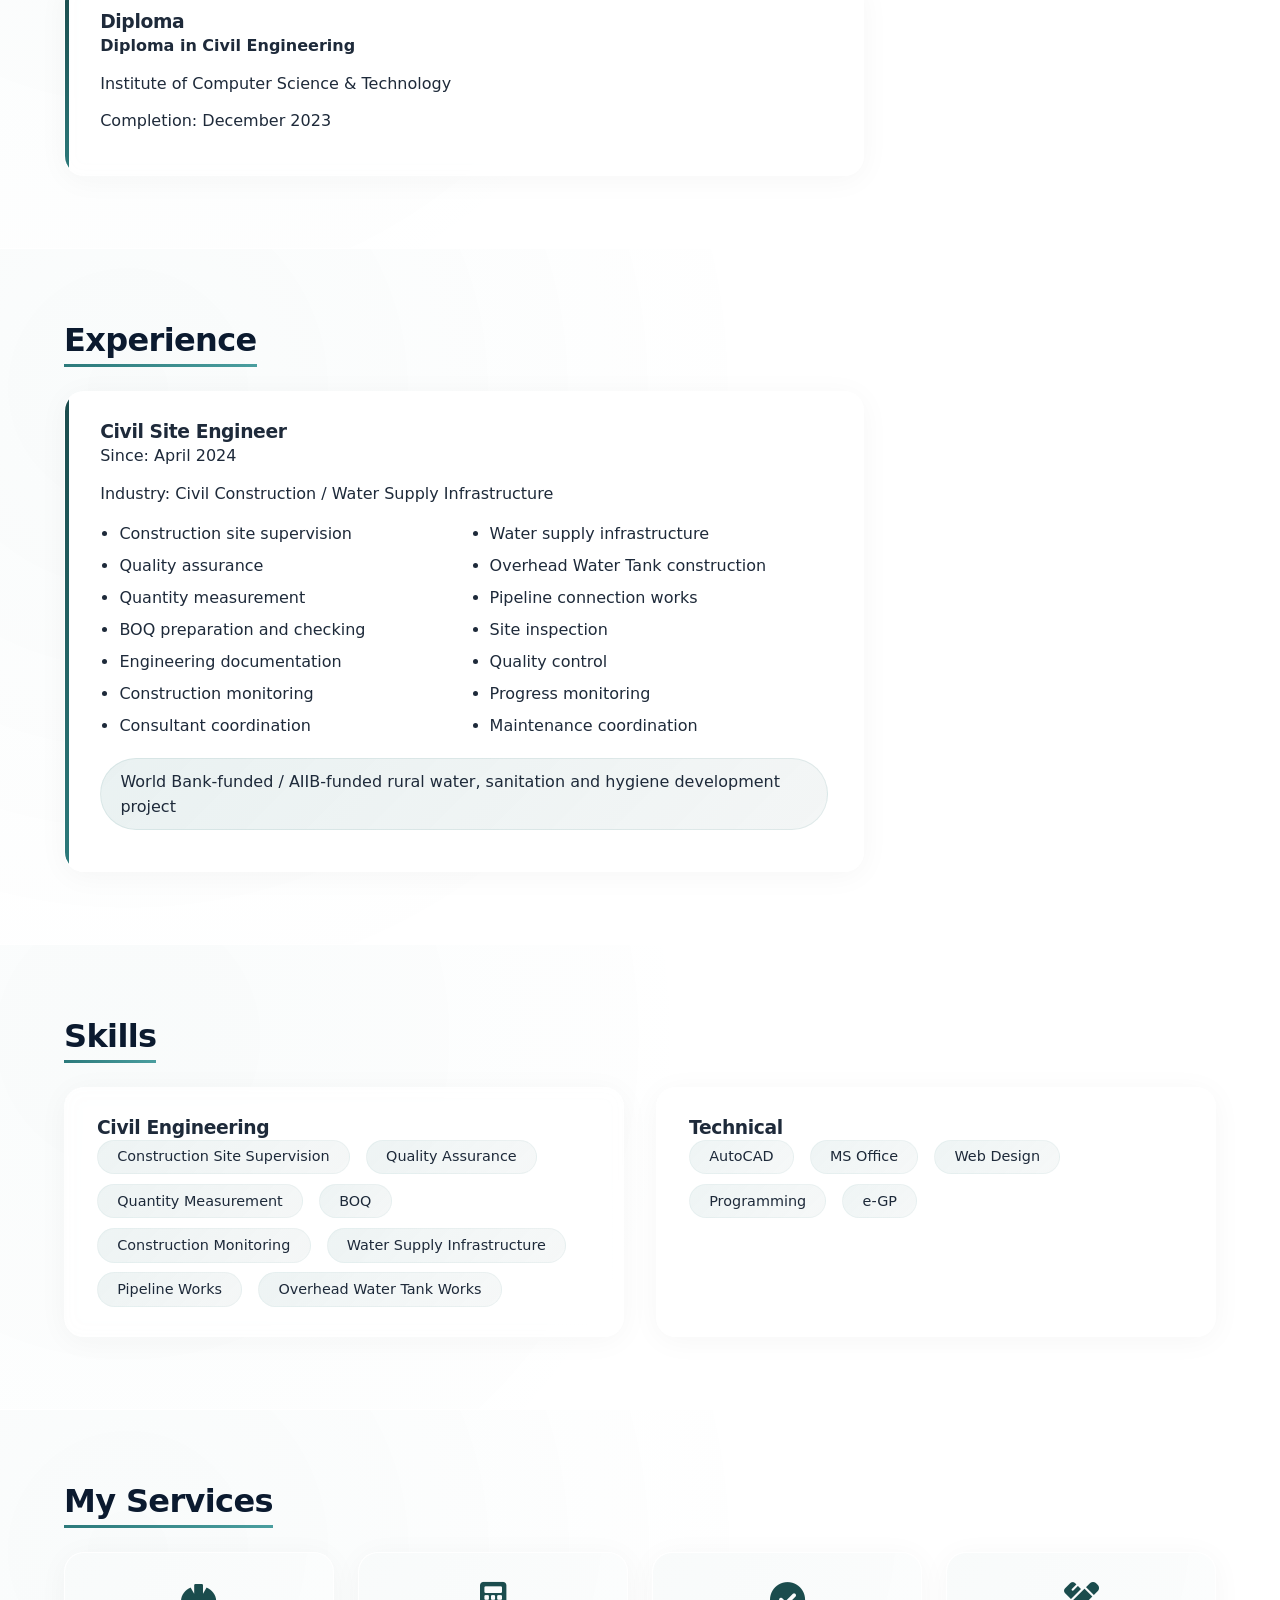
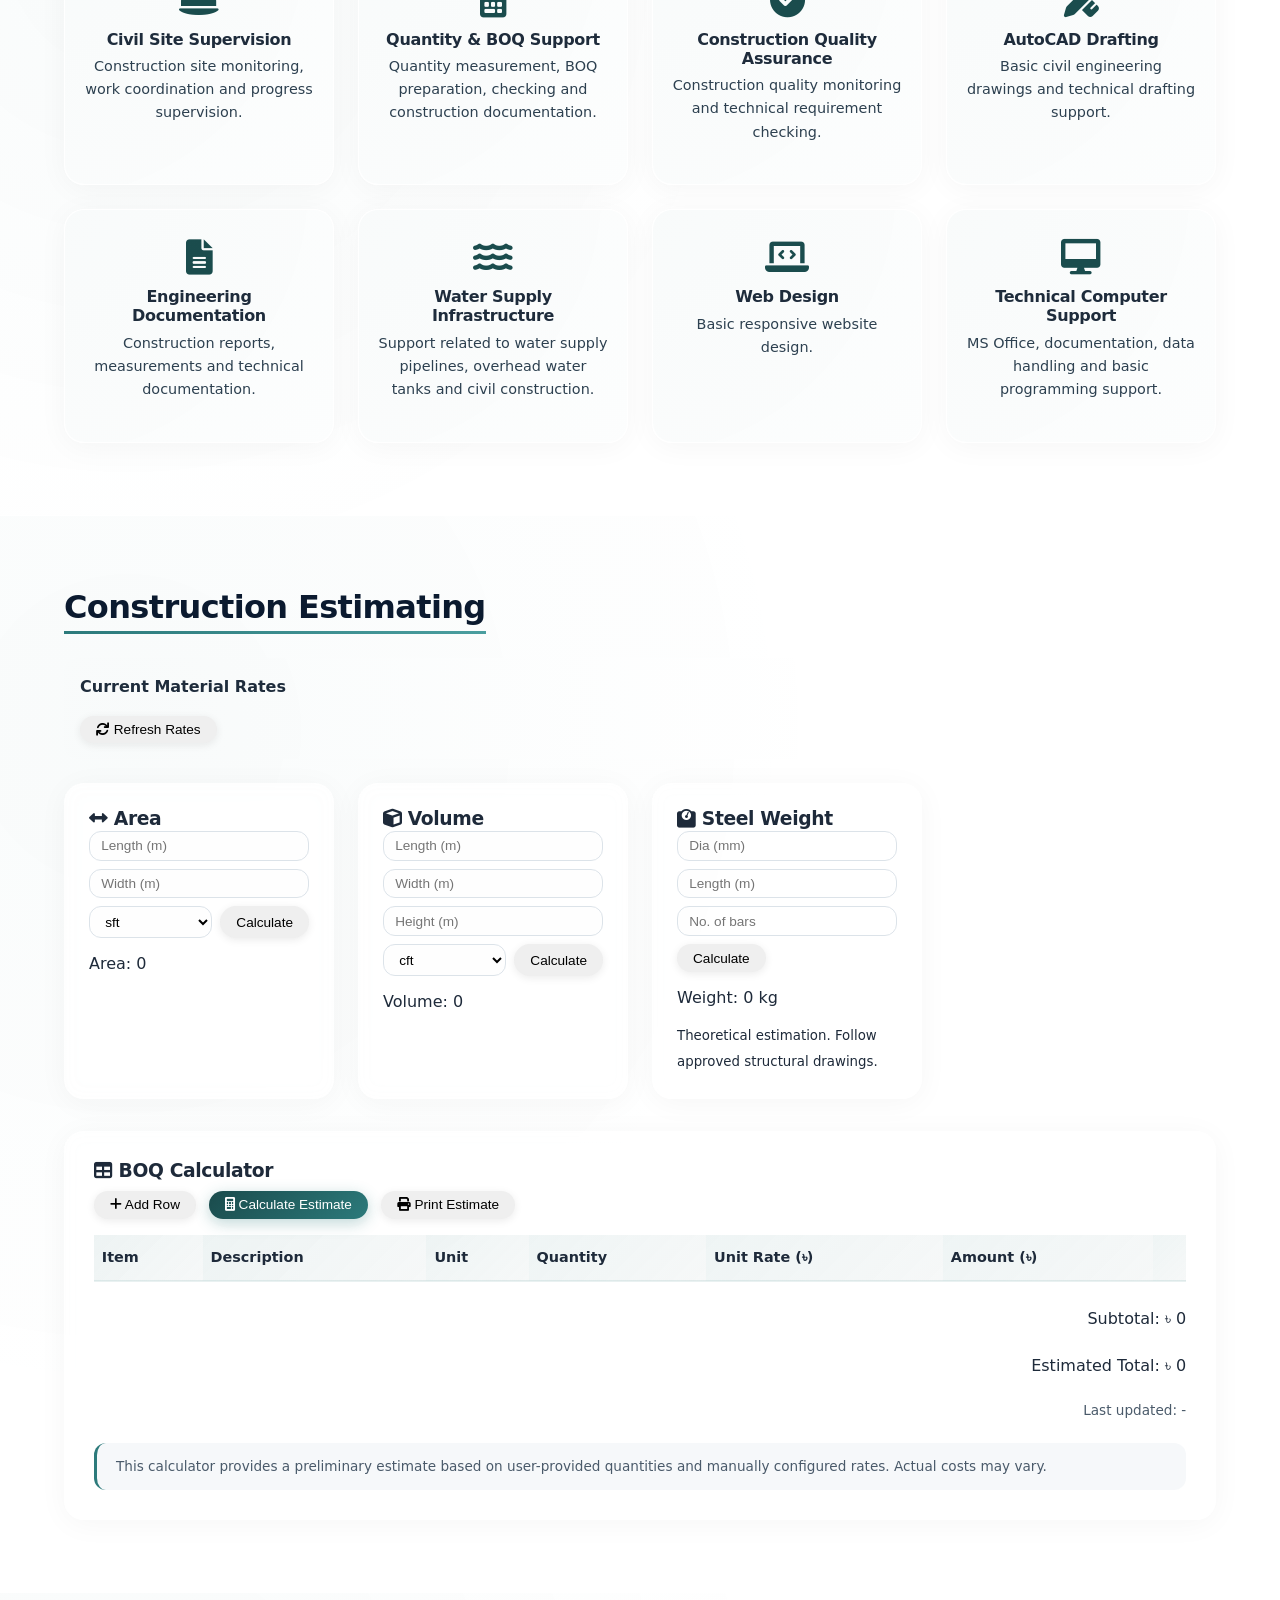
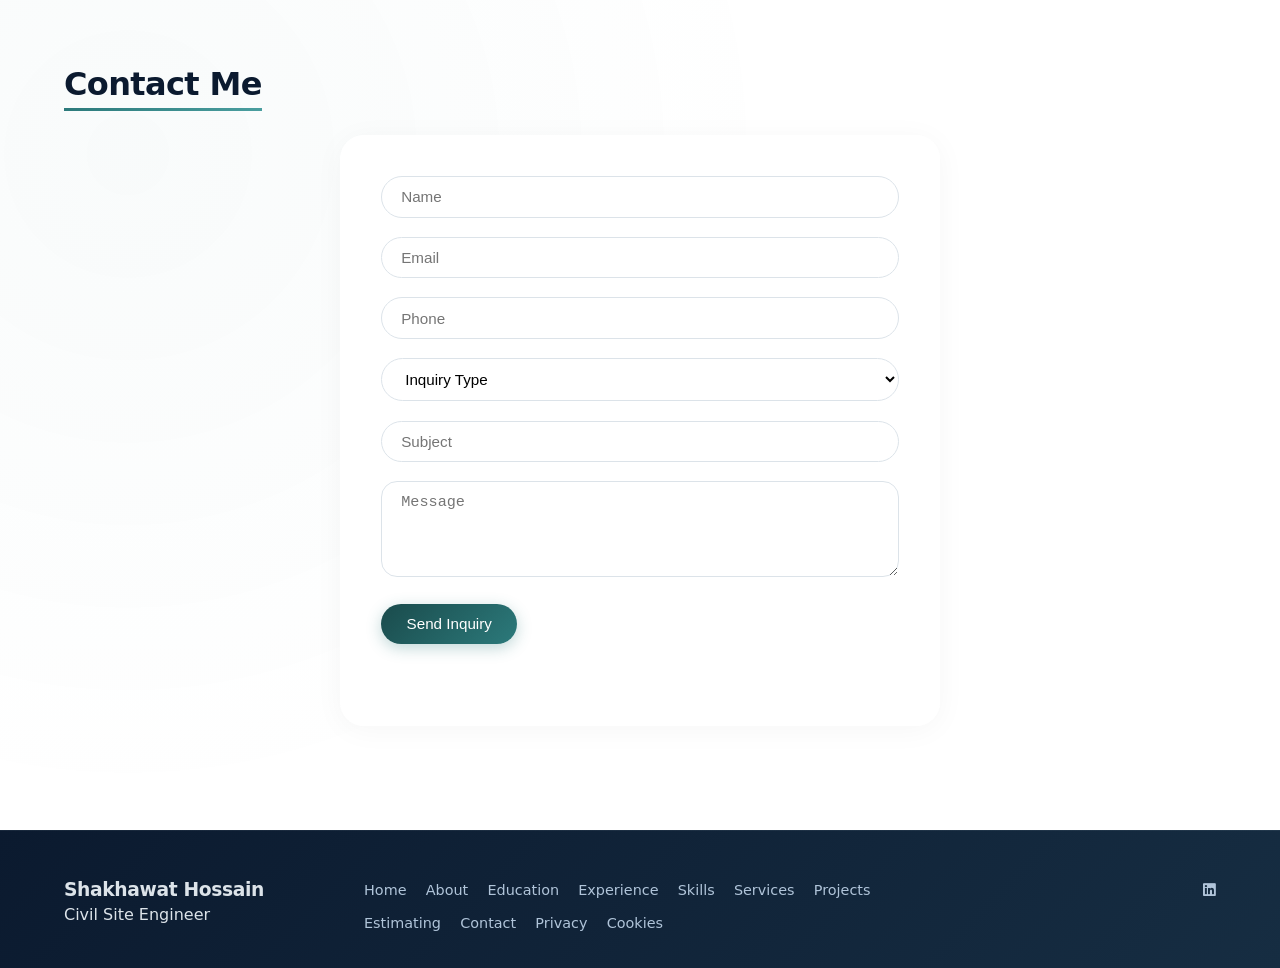
==== commit 4ad67f25: "Update index.html" ====
--- a/index.html
+++ b/index.html
@@ -8,7 +8,7 @@
   <link rel="canonical" href="https://shakhawat-portfolio.example.com/">
   <!-- Font Awesome Free -->
   <link rel="stylesheet" href="https://cdnjs.cloudflare.com/ajax/libs/font-awesome/6.0.0-beta3/css/all.min.css">
-  <link rel="stylesheet" href="stylecss.css">
+  <link rel="stylesheet" href="style.css">
   <!-- Open Graph -->
   <meta property="og:title" content="Shakhawat Hossain | Civil Site Engineer">
   <meta property="og:description" content="Professional portfolio of Shakhawat Hossain, Civil Site Engineer from Bangladesh.">
--- a/style.css
+++ b/style.css
@@ -0,0 +1,1130 @@
+/* stylecss.css - Complete redesign with fixed project sections */
+
+/* ===== RESET & BASE ===== */
+* {
+  margin: 0;
+  padding: 0;
+  box-sizing: border-box;
+}
+
+html {
+  scroll-behavior: smooth;
+  -webkit-font-smoothing: antialiased;
+  -moz-osx-font-smoothing: grayscale;
+}
+
+body {
+  font-family: system-ui, -apple-system, 'Segoe UI', Roboto, 'Helvetica Neue', sans-serif;
+  line-height: 1.6;
+  color: #1e2a3a;
+  background: linear-gradient(135deg, #f5f7fa 0%, #e8edf3 100%);
+  min-height: 100vh;
+  background-attachment: fixed;
+}
+
+.container {
+  max-width: 1200px;
+  margin: 0 auto;
+  padding: 0 1.5rem;
+}
+
+/* ===== TYPOGRAPHY ===== */
+h1, h2, h3 {
+  font-weight: 600;
+  line-height: 1.2;
+  letter-spacing: -0.02em;
+}
+
+h2 {
+  font-size: 2rem;
+  margin-bottom: 1.5rem;
+  color: #0b1a2f;
+  border-bottom: 3px solid #2c7a7b;
+  display: inline-block;
+  padding-bottom: 0.3rem;
+  position: relative;
+}
+
+h2::after {
+  content: '';
+  position: absolute;
+  bottom: -3px;
+  left: 0;
+  width: 100%;
+  height: 3px;
+  background: linear-gradient(90deg, #2c7a7b, #4a9e9f, #2c7a7b);
+  background-size: 200% 100%;
+  animation: shimmer 3s ease-in-out infinite;
+}
+
+@keyframes shimmer {
+  0%, 100% { background-position: -200% 0; }
+  50% { background-position: 200% 0; }
+}
+
+p {
+  margin-bottom: 0.75rem;
+}
+
+.text-justify {
+  text-align: justify;
+}
+
+/* ===== BUTTONS ===== */
+.btn {
+  display: inline-block;
+  padding: 0.7rem 1.6rem;
+  border-radius: 50px;
+  font-weight: 500;
+  text-decoration: none;
+  border: none;
+  cursor: pointer;
+  transition: all 0.3s cubic-bezier(0.4, 0, 0.2, 1);
+  font-size: 0.95rem;
+  position: relative;
+  overflow: hidden;
+  box-shadow: 0 2px 8px rgba(0,0,0,0.08);
+}
+
+.btn::before {
+  content: '';
+  position: absolute;
+  top: 50%;
+  left: 50%;
+  width: 0;
+  height: 0;
+  border-radius: 50%;
+  background: rgba(255,255,255,0.2);
+  transform: translate(-50%, -50%);
+  transition: width 0.6s, height 0.6s;
+}
+
+.btn:hover::before {
+  width: 300px;
+  height: 300px;
+}
+
+.btn.primary {
+  background: linear-gradient(135deg, #1a4b4c, #2c7a7b);
+  color: #fff;
+  box-shadow: 0 4px 15px rgba(44, 122, 123, 0.3);
+}
+
+.btn.primary:hover {
+  transform: translateY(-2px) scale(1.02);
+  box-shadow: 0 6px 25px rgba(44, 122, 123, 0.4);
+}
+
+.btn.secondary {
+  background: rgba(255,255,255,0.9);
+  color: #1e2a3a;
+  backdrop-filter: blur(10px);
+  border: 1px solid rgba(255,255,255,0.3);
+}
+
+.btn.secondary:hover {
+  transform: translateY(-2px);
+  background: white;
+  box-shadow: 0 6px 20px rgba(0,0,0,0.1);
+}
+
+.btn.small {
+  padding: 0.4rem 1rem;
+  font-size: 0.85rem;
+}
+
+.btn.danger {
+  background: linear-gradient(135deg, #e74c3c, #c0392b);
+  color: white;
+}
+
+.btn.danger:hover {
+  transform: translateY(-2px);
+  box-shadow: 0 6px 25px rgba(231, 76, 60, 0.3);
+}
+
+/* ===== NAVBAR ===== */
+.navbar {
+  position: fixed;
+  top: 0;
+  left: 0;
+  width: 100%;
+  background: rgba(255, 255, 255, 0.85);
+  backdrop-filter: blur(20px);
+  box-shadow: 0 1px 20px rgba(0,0,0,0.06);
+  z-index: 1000;
+  transition: all 0.3s cubic-bezier(0.4, 0, 0.2, 1);
+  border-bottom: 1px solid rgba(255,255,255,0.3);
+}
+
+.navbar.scrolled {
+  background: rgba(255, 255, 255, 0.95);
+  box-shadow: 0 4px 30px rgba(0,0,0,0.08);
+}
+
+.nav-container {
+  display: flex;
+  justify-content: space-between;
+  align-items: center;
+  padding: 0.6rem 0;
+  flex-wrap: wrap;
+}
+
+.nav-logo a {
+  font-weight: 700;
+  font-size: 1.4rem;
+  color: #1a4b4c;
+  text-decoration: none;
+  letter-spacing: -0.5px;
+  transition: all 0.3s;
+  display: inline-block;
+}
+
+.nav-logo a:hover {
+  transform: scale(1.05);
+  color: #2c7a7b;
+}
+
+.nav-menu {
+  display: flex;
+  list-style: none;
+  gap: 0.8rem;
+  align-items: center;
+  flex-wrap: wrap;
+}
+
+.nav-menu a {
+  text-decoration: none;
+  color: #1e2a3a;
+  font-weight: 500;
+  font-size: 0.9rem;
+  padding: 0.3rem 0.6rem;
+  border-radius: 30px;
+  transition: all 0.3s;
+  position: relative;
+}
+
+.nav-menu a::after {
+  content: '';
+  position: absolute;
+  bottom: 0;
+  left: 50%;
+  width: 0;
+  height: 2px;
+  background: linear-gradient(90deg, #1a4b4c, #2c7a7b);
+  transition: all 0.3s;
+  transform: translateX(-50%);
+}
+
+.nav-menu a:hover::after,
+.nav-menu a.active::after {
+  width: 80%;
+}
+
+.nav-menu a:hover {
+  background: rgba(44, 122, 123, 0.08);
+  transform: translateY(-1px);
+}
+
+.nav-menu a.active {
+  background: rgba(44, 122, 123, 0.12);
+  color: #1a4b4c;
+}
+
+.hamburger {
+  display: none;
+  background: none;
+  border: none;
+  font-size: 1.6rem;
+  color: #1a4b4c;
+  cursor: pointer;
+  transition: all 0.3s;
+  padding: 0.3rem 0.6rem;
+  border-radius: 8px;
+}
+
+.hamburger:hover {
+  background: rgba(44, 122, 123, 0.1);
+}
+
+.lang-switch {
+  display: flex;
+  gap: 0.2rem;
+}
+
+.lang-btn {
+  background: none;
+  border: 1px solid #dce3e9;
+  padding: 0.2rem 0.6rem;
+  border-radius: 20px;
+  font-size: 0.75rem;
+  cursor: pointer;
+  font-weight: 500;
+  transition: all 0.3s;
+  font-family: inherit;
+}
+
+.lang-btn:hover {
+  background: rgba(44, 122, 123, 0.1);
+  transform: translateY(-1px);
+}
+
+.lang-btn.active {
+  background: linear-gradient(135deg, #1a4b4c, #2c7a7b);
+  color: white;
+  border-color: #1a4b4c;
+  box-shadow: 0 2px 10px rgba(44, 122, 123, 0.3);
+}
+
+/* ===== SECTIONS ===== */
+.section {
+  padding: 4.5rem 0;
+  position: relative;
+}
+
+.section::before {
+  content: '';
+  position: absolute;
+  top: 0;
+  left: 0;
+  right: 0;
+  bottom: 0;
+  background: radial-gradient(circle at 10% 20%, rgba(44, 122, 123, 0.03) 0%, transparent 50%);
+  pointer-events: none;
+}
+
+.bg-light {
+  background: rgba(255, 255, 255, 0.6);
+  backdrop-filter: blur(10px);
+  border-top: 1px solid rgba(255,255,255,0.5);
+  border-bottom: 1px solid rgba(255,255,255,0.5);
+}
+
+/* ===== HERO ===== */
+.hero {
+  padding-top: 6rem;
+  min-height: 80vh;
+  display: flex;
+  align-items: center;
+  position: relative;
+  overflow: hidden;
+}
+
+.hero::before {
+  content: '';
+  position: absolute;
+  top: -50%;
+  right: -20%;
+  width: 600px;
+  height: 600px;
+  background: radial-gradient(circle, rgba(44, 122, 123, 0.06) 0%, transparent 70%);
+  border-radius: 50%;
+  pointer-events: none;
+}
+
+.hero::after {
+  content: '';
+  position: absolute;
+  bottom: -30%;
+  left: -10%;
+  width: 400px;
+  height: 400px;
+  background: radial-gradient(circle, rgba(44, 122, 123, 0.04) 0%, transparent 70%);
+  border-radius: 50%;
+  pointer-events: none;
+}
+
+.hero-grid {
+  display: grid;
+  grid-template-columns: 1.3fr 0.7fr;
+  gap: 2rem;
+  align-items: center;
+  position: relative;
+  z-index: 1;
+}
+
+.hero h1 {
+  font-size: 2.8rem;
+  margin-bottom: 0.25rem;
+  background: linear-gradient(135deg, #0b1a2f, #1a4b4c);
+  -webkit-background-clip: text;
+  -webkit-text-fill-color: transparent;
+  background-clip: text;
+}
+
+.hero-sub {
+  font-size: 1.3rem;
+  color: #2c7a7b;
+  font-weight: 500;
+  margin-bottom: 0.5rem;
+}
+
+.hero-desc {
+  font-size: 1rem;
+  color: #2d3f4f;
+  max-width: 600px;
+  margin-bottom: 1.5rem;
+  text-align: justify;
+  line-height: 1.8;
+}
+
+.hero-buttons {
+  display: flex;
+  flex-wrap: wrap;
+  gap: 0.8rem;
+}
+
+.hero-visual {
+  display: flex;
+  justify-content: center;
+  align-items: center;
+}
+
+.engineering-icon {
+  display: flex;
+  gap: 1.5rem;
+  font-size: 4rem;
+  color: #1a4b4c;
+  opacity: 0.7;
+  flex-wrap: wrap;
+  justify-content: center;
+  animation: float 6s ease-in-out infinite;
+}
+
+@keyframes float {
+  0%, 100% { transform: translateY(0px); }
+  50% { transform: translateY(-10px); }
+}
+
+.engineering-icon i {
+  transition: all 0.4s;
+  display: inline-block;
+}
+
+.engineering-icon i:hover {
+  transform: scale(1.2) rotate(-5deg);
+  color: #2c7a7b;
+}
+
+.engineering-icon i:nth-child(2) {
+  animation-delay: 0.5s;
+}
+
+.engineering-icon i:nth-child(3) {
+  animation-delay: 1s;
+}
+
+/* ===== ABOUT ===== */
+.about-grid {
+  display: grid;
+  grid-template-columns: 1.2fr 0.8fr;
+  gap: 2rem;
+  align-items: start;
+}
+
+.about-text p {
+  text-align: justify;
+  line-height: 1.8;
+}
+
+.info-card {
+  background: rgba(255, 255, 255, 0.9);
+  backdrop-filter: blur(10px);
+  padding: 1.8rem 2rem;
+  border-radius: 20px;
+  box-shadow: 0 4px 30px rgba(0,0,0,0.04);
+  border: 1px solid rgba(255,255,255,0.5);
+  transition: all 0.4s cubic-bezier(0.4, 0, 0.2, 1);
+}
+
+.info-card:hover {
+  transform: translateY(-5px);
+  box-shadow: 0 20px 60px rgba(0,0,0,0.06);
+  border-color: rgba(44, 122, 123, 0.2);
+}
+
+.info-card ul {
+  list-style: none;
+  padding: 0;
+}
+
+.info-card li {
+  padding: 0.4rem 0;
+  border-bottom: 1px solid rgba(0,0,0,0.04);
+  transition: all 0.3s;
+}
+
+.info-card li:hover {
+  padding-left: 8px;
+  border-bottom-color: rgba(44, 122, 123, 0.2);
+}
+
+.info-card li:last-child {
+  border-bottom: none;
+}
+
+/* ===== EDUCATION & EXPERIENCE ===== */
+.edu-timeline, .exp-timeline {
+  display: flex;
+  flex-direction: column;
+  gap: 1.8rem;
+  max-width: 800px;
+}
+
+.edu-item, .exp-item {
+  background: rgba(255, 255, 255, 0.9);
+  backdrop-filter: blur(10px);
+  padding: 1.8rem 2.2rem;
+  border-radius: 20px;
+  box-shadow: 0 4px 30px rgba(0,0,0,0.04);
+  border: 1px solid rgba(255,255,255,0.5);
+  transition: all 0.4s cubic-bezier(0.4, 0, 0.2, 1);
+  position: relative;
+  overflow: hidden;
+}
+
+.edu-item::before, .exp-item::before {
+  content: '';
+  position: absolute;
+  top: 0;
+  left: 0;
+  width: 4px;
+  height: 100%;
+  background: linear-gradient(180deg, #1a4b4c, #2c7a7b);
+  border-radius: 4px;
+}
+
+.edu-item:hover, .exp-item:hover {
+  transform: translateX(8px) translateY(-4px);
+  box-shadow: 0 20px 60px rgba(0,0,0,0.06);
+  border-color: rgba(44, 122, 123, 0.2);
+}
+
+.exp-item ul {
+  padding-left: 1.2rem;
+  columns: 2 200px;
+  column-gap: 2rem;
+  margin: 0.5rem 0;
+}
+
+.exp-item ul li {
+  transition: all 0.3s;
+  padding: 0.2rem 0;
+}
+
+.exp-item ul li:hover {
+  color: #1a4b4c;
+  padding-left: 4px;
+}
+
+.exp-project {
+  font-weight: 500;
+  background: linear-gradient(135deg, rgba(44, 122, 123, 0.1), rgba(26, 75, 76, 0.05));
+  padding: 0.6rem 1.2rem;
+  border-radius: 40px;
+  display: inline-block;
+  margin-top: 0.5rem;
+  border: 1px solid rgba(44, 122, 123, 0.1);
+  transition: all 0.3s;
+}
+
+.exp-project:hover {
+  background: linear-gradient(135deg, rgba(44, 122, 123, 0.15), rgba(26, 75, 76, 0.08));
+  transform: scale(1.02);
+}
+
+/* ===== SKILLS ===== */
+.skills-grid {
+  display: grid;
+  grid-template-columns: 1fr 1fr;
+  gap: 2rem;
+}
+
+.skill-group {
+  background: rgba(255, 255, 255, 0.9);
+  backdrop-filter: blur(10px);
+  padding: 1.8rem 2rem;
+  border-radius: 20px;
+  box-shadow: 0 4px 30px rgba(0,0,0,0.04);
+  border: 1px solid rgba(255,255,255,0.5);
+  transition: all 0.4s cubic-bezier(0.4, 0, 0.2, 1);
+}
+
+.skill-group:hover {
+  transform: translateY(-5px);
+  box-shadow: 0 20px 60px rgba(0,0,0,0.06);
+  border-color: rgba(44, 122, 123, 0.2);
+}
+
+.skill-group ul {
+  display: flex;
+  flex-wrap: wrap;
+  gap: 0.6rem 1rem;
+  list-style: none;
+  padding: 0;
+}
+
+.skill-group li {
+  background: linear-gradient(135deg, rgba(44, 122, 123, 0.08), rgba(26, 75, 76, 0.04));
+  padding: 0.3rem 1.2rem;
+  border-radius: 40px;
+  font-size: 0.9rem;
+  transition: all 0.3s;
+  border: 1px solid rgba(44, 122, 123, 0.05);
+}
+
+.skill-group li:hover {
+  background: linear-gradient(135deg, #1a4b4c, #2c7a7b);
+  color: white;
+  transform: translateY(-2px) scale(1.05);
+  box-shadow: 0 4px 15px rgba(44, 122, 123, 0.3);
+  cursor: default;
+}
+
+/* ===== SERVICES ===== */
+.services-grid {
+  display: grid;
+  grid-template-columns: repeat(auto-fill, minmax(220px, 1fr));
+  gap: 1.5rem;
+}
+
+.service-card {
+  background: rgba(255, 255, 255, 0.9);
+  backdrop-filter: blur(10px);
+  padding: 1.8rem 1.2rem;
+  border-radius: 20px;
+  text-align: center;
+  box-shadow: 0 4px 30px rgba(0,0,0,0.04);
+  border: 1px solid rgba(255,255,255,0.5);
+  transition: all 0.4s cubic-bezier(0.4, 0, 0.2, 1);
+  position: relative;
+  overflow: hidden;
+}
+
+.service-card::before {
+  content: '';
+  position: absolute;
+  top: -100%;
+  left: -100%;
+  width: 300%;
+  height: 300%;
+  background: radial-gradient(circle at 30% 30%, rgba(44, 122, 123, 0.03), transparent);
+  transition: all 0.6s;
+}
+
+.service-card:hover::before {
+  top: -50%;
+  left: -50%;
+}
+
+.service-card:hover {
+  transform: translateY(-8px) scale(1.02);
+  box-shadow: 0 20px 60px rgba(0,0,0,0.06);
+  border-color: rgba(44, 122, 123, 0.2);
+}
+
+.service-card i {
+  font-size: 2.2rem;
+  color: #1a4b4c;
+  margin-bottom: 0.8rem;
+  transition: all 0.4s;
+  display: inline-block;
+}
+
+.service-card:hover i {
+  transform: scale(1.2) rotate(-5deg);
+  color: #2c7a7b;
+}
+
+.service-card h3 {
+  font-size: 1rem;
+  margin-bottom: 0.4rem;
+  transition: all 0.3s;
+}
+
+.service-card:hover h3 {
+  color: #1a4b4c;
+}
+
+.service-card p {
+  font-size: 0.9rem;
+  color: #2d3f4f;
+  line-height: 1.6;
+}
+
+/* ========================================
+   PROJECTS SECTION - COMPLETE REDESIGN
+   ======================================== */
+
+.projects-grid {
+  display: grid;
+  grid-template-columns: repeat(3, 1fr);
+  gap: 1.8rem;
+  margin-top: 1rem;
+}
+
+.project-card {
+  background: rgba(255, 255, 255, 0.95);
+  backdrop-filter: blur(10px);
+  border-radius: 20px;
+  overflow: hidden;
+  box-shadow: 0 4px 30px rgba(0,0,0,0.04);
+  border: 1px solid rgba(255,255,255,0.5);
+  transition: all 0.4s cubic-bezier(0.4, 0, 0.2, 1);
+  display: flex;
+  flex-direction: column;
+  height: 100%;
+}
+
+.project-card:hover {
+  transform: translateY(-8px);
+  box-shadow: 0 20px 60px rgba(0,0,0,0.12);
+  border-color: rgba(44, 122, 123, 0.2);
+}
+
+.project-image-wrapper {
+  position: relative;
+  overflow: hidden;
+  padding-top: 65%;
+  background: linear-gradient(135deg, #dce3e9, #e8edf3);
+}
+
+.project-image-wrapper img {
+  position: absolute;
+  top: 0;
+  left: 0;
+  width: 100%;
+  height: 100%;
+  object-fit: cover;
+  transition: transform 0.6s cubic-bezier(0.4, 0, 0.2, 1);
+}
+
+.project-card:hover .project-image-wrapper img {
+  transform: scale(1.08);
+}
+
+.project-badge {
+  position: absolute;
+  top: 12px;
+  right: 12px;
+  background: rgba(26, 75, 76, 0.9);
+  backdrop-filter: blur(10px);
+  color: white;
+  padding: 0.3rem 0.8rem;
+  border-radius: 30px;
+  font-size: 0.7rem;
+  font-weight: 500;
+  letter-spacing: 0.3px;
+  border: 1px solid rgba(255,255,255,0.2);
+}
+
+.project-card-body {
+  padding: 1.2rem 1.5rem 1.5rem;
+  flex: 1;
+  display: flex;
+  flex-direction: column;
+}
+
+.project-card-body h4 {
+  font-size: 1.1rem;
+  margin-bottom: 0.4rem;
+  color: #0b1a2f;
+  transition: color 0.3s;
+  line-height: 1.3;
+}
+
+.project-card:hover .project-card-body h4 {
+  color: #1a4b4c;
+}
+
+.project-description {
+  font-size: 0.9rem;
+  color: #4a5a6a;
+  line-height: 1.6;
+  margin-bottom: 0.8rem;
+  flex: 1;
+}
+
+.project-meta {
+  display: flex;
+  flex-wrap: wrap;
+  gap: 0.5rem;
+  margin-top: auto;
+  padding-top: 0.8rem;
+  border-top: 1px solid rgba(0,0,0,0.05);
+}
+
+.project-meta-item {
+  display: flex;
+  align-items: center;
+  gap: 0.3rem;
+  font-size: 0.8rem;
+  color: #4a5a6a;
+  background: rgba(44, 122, 123, 0.06);
+  padding: 0.2rem 0.7rem;
+  border-radius: 30px;
+}
+
+.project-meta-item i {
+  font-size: 0.75rem;
+  color: #2c7a7b;
+}
+
+.project-tags {
+  display: flex;
+  flex-wrap: wrap;
+  gap: 0.4rem;
+  margin-top: 0.6rem;
+}
+
+.project-tag {
+  font-size: 0.7rem;
+  background: rgba(44, 122, 123, 0.08);
+  padding: 0.15rem 0.6rem;
+  border-radius: 30px;
+  color: #1a4b4c;
+  transition: all 0.3s;
+}
+
+.project-card:hover .project-tag {
+  background: rgba(44, 122, 123, 0.15);
+}
+
+/* Project placeholder image */
+.project-placeholder {
+  display: flex;
+  align-items: center;
+  justify-content: center;
+  width: 100%;
+  height: 100%;
+  background: linear-gradient(135deg, #e8edf3, #dce3e9);
+  color: #8a9aaa;
+  font-size: 3rem;
+  position: absolute;
+  top: 0;
+  left: 0;
+}
+
+/* ===== ESTIMATING ===== */
+.estimating-grid {
+  display: grid;
+  grid-template-columns: repeat(auto-fill, minmax(260px, 1fr));
+  gap: 1.5rem;
+  margin: 1.5rem 0;
+}
+
+.est-card {
+  background: rgba(255, 255, 255, 0.9);
+  backdrop-filter: blur(10px);
+  padding: 1.5rem;
+  border-radius: 20px;
+  box-shadow: 0 4px 30px rgba(0,0,0,0.04);
+  border: 1px solid rgba(255,255,255,0.5);
+  transition: all 0.4s cubic-bezier(0.4, 0, 0.2, 1);
+}
+
+.est-card:hover {
+  transform: translateY(-4px);
+  box-shadow: 0 20px 60px rgba(0,0,0,0.06);
+  border-color: rgba(44, 122, 123, 0.2);
+}
+
+.est-inputs {
+  display: flex;
+  flex-wrap: wrap;
+  gap: 0.5rem;
+}
+
+.est-inputs input, .est-inputs select {
+  padding: 0.4rem 0.7rem;
+  border: 1px solid #dce3e9;
+  border-radius: 12px;
+  font-size: 0.85rem;
+  flex: 1 0 70px;
+  background: rgba(255,255,255,0.8);
+  transition: all 0.3s;
+}
+
+.est-inputs input:focus, .est-inputs select:focus {
+  border-color: #2c7a7b;
+  outline: none;
+  box-shadow: 0 0 0 3px rgba(44, 122, 123, 0.1);
+}
+
+.est-card p {
+  margin-top: 0.8rem;
+  font-weight: 500;
+}
+
+.boq-section {
+  background: rgba(255, 255, 255, 0.9);
+  backdrop-filter: blur(10px);
+  padding: 1.8rem;
+  border-radius: 20px;
+  margin-top: 2rem;
+  box-shadow: 0 4px 30px rgba(0,0,0,0.04);
+  border: 1px solid rgba(255,255,255,0.5);
+  transition: all 0.4s;
+}
+
+.boq-section:hover {
+  border-color: rgba(44, 122, 123, 0.2);
+}
+
+.boq-controls {
+  display: flex;
+  gap: 0.8rem;
+  flex-wrap: wrap;
+  margin: 0.5rem 0 1rem;
+}
+
+.table-wrap {
+  overflow-x: auto;
+}
+
+#boqTable {
+  width: 100%;
+  border-collapse: collapse;
+  font-size: 0.9rem;
+}
+
+#boqTable th {
+  background: linear-gradient(135deg, rgba(44, 122, 123, 0.08), rgba(26, 75, 76, 0.04));
+  text-align: left;
+  padding: 0.7rem 0.5rem;
+  border-bottom: 2px solid rgba(44, 122, 123, 0.1);
+}
+
+#boqTable td {
+  padding: 0.4rem 0.3rem;
+  border-bottom: 1px solid rgba(0,0,0,0.04);
+}
+
+#boqTable input {
+  width: 100%;
+  border: 1px solid #dce3e9;
+  border-radius: 8px;
+  padding: 0.3rem 0.5rem;
+  font-size: 0.85rem;
+  min-width: 50px;
+  background: rgba(255,255,255,0.8);
+  transition: all 0.3s;
+}
+
+#boqTable input:focus {
+  border-color: #2c7a7b;
+  outline: none;
+  box-shadow: 0 0 0 3px rgba(44, 122, 123, 0.1);
+}
+
+.boq-summary {
+  margin-top: 1.2rem;
+  font-weight: 500;
+  text-align: right;
+}
+
+.boq-summary p {
+  padding: 0.3rem 0;
+  transition: all 0.3s;
+}
+
+.boq-summary p:hover {
+  color: #1a4b4c;
+}
+
+.disclaimer {
+  margin-top: 1rem;
+  font-size: 0.85rem;
+  color: #4a5a6a;
+  background: rgba(244, 247, 249, 0.8);
+  padding: 0.8rem 1.2rem;
+  border-radius: 12px;
+  border-left: 3px solid #2c7a7b;
+}
+
+/* ===== CONTACT ===== */
+.contact-form {
+  max-width: 600px;
+  margin: 0 auto;
+  background: rgba(255, 255, 255, 0.9);
+  backdrop-filter: blur(10px);
+  padding: 2.5rem;
+  border-radius: 24px;
+  box-shadow: 0 4px 30px rgba(0,0,0,0.04);
+  border: 1px solid rgba(255,255,255,0.5);
+  transition: all 0.4s;
+}
+
+.contact-form:hover {
+  border-color: rgba(44, 122, 123, 0.2);
+  box-shadow: 0 20px 60px rgba(0,0,0,0.06);
+}
+
+.form-group {
+  margin-bottom: 1.2rem;
+}
+
+.form-group input, .form-group select, .form-group textarea {
+  width: 100%;
+  padding: 0.7rem 1.2rem;
+  border: 1px solid #dce3e9;
+  border-radius: 40px;
+  font-size: 0.95rem;
+  background: rgba(255,255,255,0.8);
+  transition: all 0.3s;
+}
+
+.form-group input:focus, .form-group select:focus, .form-group textarea:focus {
+  border-color: #2c7a7b;
+  outline: none;
+  box-shadow: 0 0 0 4px rgba(44, 122, 123, 0.06);
+  background: white;
+}
+
+.form-group textarea {
+  border-radius: 16px;
+  resize: vertical;
+}
+
+#formFeedback {
+  margin-top: 1rem;
+  font-weight: 500;
+  padding: 0.8rem;
+  border-radius: 12px;
+  transition: all 0.3s;
+}
+
+#formFeedback.success {
+  background: rgba(44, 122, 123, 0.1);
+  color: #1a4b4c;
+}
+
+#formFeedback.error {
+  background: rgba(231, 76, 60, 0.1);
+  color: #c0392b;
+}
+
+/* ===== FOOTER ===== */
+.footer {
+  background: linear-gradient(135deg, #0b1a2f, #162d42);
+  color: #dce3e9;
+  padding: 3rem 0 1.8rem;
+  margin-top: 2rem;
+  border-top: 1px solid rgba(255,255,255,0.05);
+}
+
+.footer-grid {
+  display: grid;
+  grid-template-columns: 1fr 2fr 1fr;
+  gap: 1.5rem;
+  align-items: start;
+}
+
+.footer a {
+  color: #b0c4d9;
+  text-decoration: none;
+  font-size: 0.9rem;
+  transition: all 0.3s;
+}
+
+.footer a:hover {
+  color: white;
+  transform: translateY(-1px);
+}
+
+.footer-links {
+  display: flex;
+  flex-wrap: wrap;
+  gap: 0.6rem 1.2rem;
+}
+
+.footer-links a {
+  position: relative;
+}
+
+.footer-links a::after {
+  content: '';
+  position: absolute;
+  bottom: -2px;
+  left: 0;
+  width: 0;
+  height: 1px;
+  background: white;
+  transition: width 0.3s;
+}
+
+.footer-links a:hover::after {
+  width: 100%;
+}
+
+.social {
+  display: flex;
+  gap: 1rem;
+  font-size: 1.4rem;
+  justify-content: flex-end;
+}
+
+.social a {
+  transition: all 0.3s;
+  display: inline-block;
+}
+
+.social a:hover {
+  transform: translateY(-3px) scale(1.1);
+  color: white;
+}
+
+/* ========================================
+   RESPONSIVE DESIGN - ALL DEVICES
+   ======================================== */
+
+/* Tablet & Medium Screens */
+@media (max-width: 1024px) {
+  .projects-grid {
+    grid-template-columns: repeat(2, 1fr);
+    gap: 1.5rem;
+  }
+  
+  .hero h1 {
+    font-size: 2.4rem;
+  }
+}
+
+/* Small Tablets & Large Phones */
+@media (max-width: 900px) {
+  .hero-grid {
+    grid-template-columns: 1fr;
+    text-align: center;
+  }
+  
+  .hero-desc {
+    max-width: 100%;
+    margin-left: auto;
+    margin-right: auto;
+  }
+  
+  .hero-buttons {
+    justify-content: center;
+  }
+  
+  .about-grid {
+    grid-template-columns: 1fr;
+  }
+  
+  .skills-grid {
+    grid-template-columns: 1fr;
+  }
+  
+  .footer-grid {
+    grid-template-columns: 1fr;
+    gap: 1rem;
+    text-align: center;
+  }
+  
+  .social {
+    justify-content: center;
+  }
+  
+  .hero h1 {
+    font-size: 2rem;
+ 
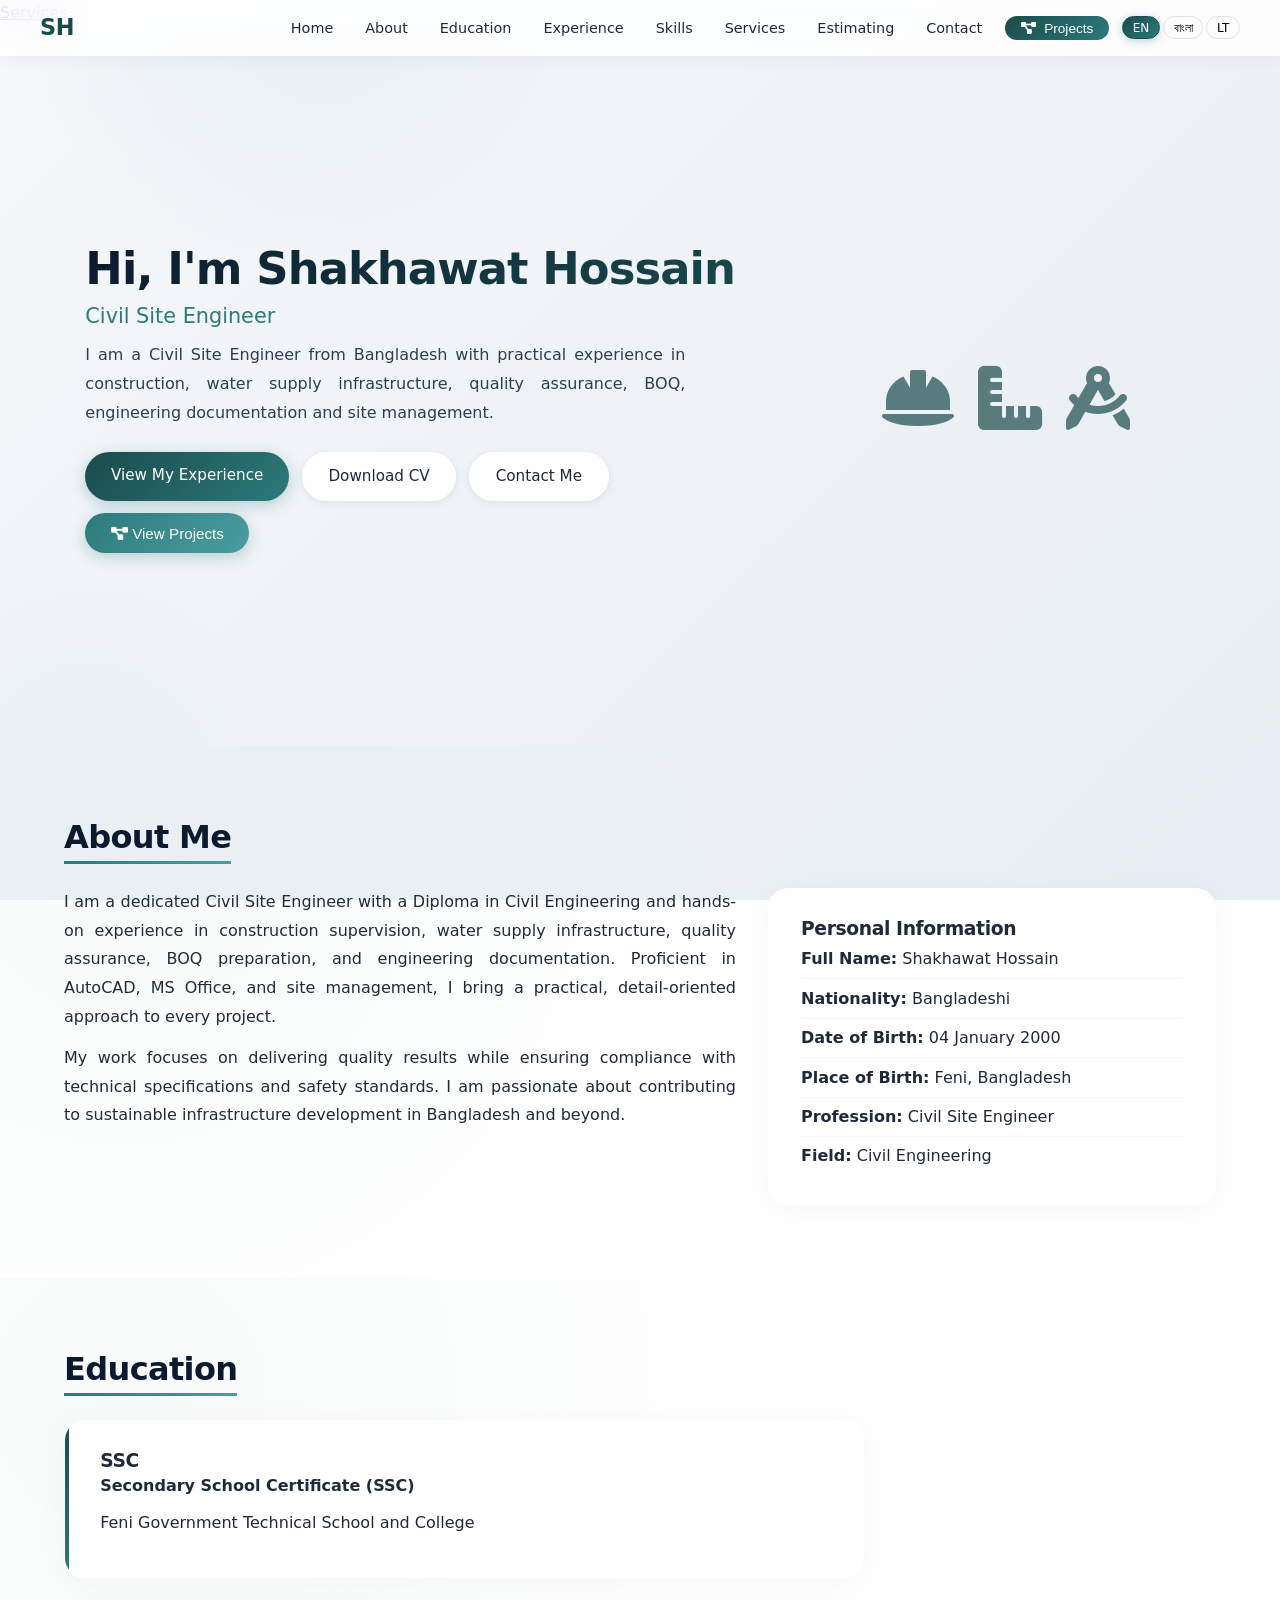
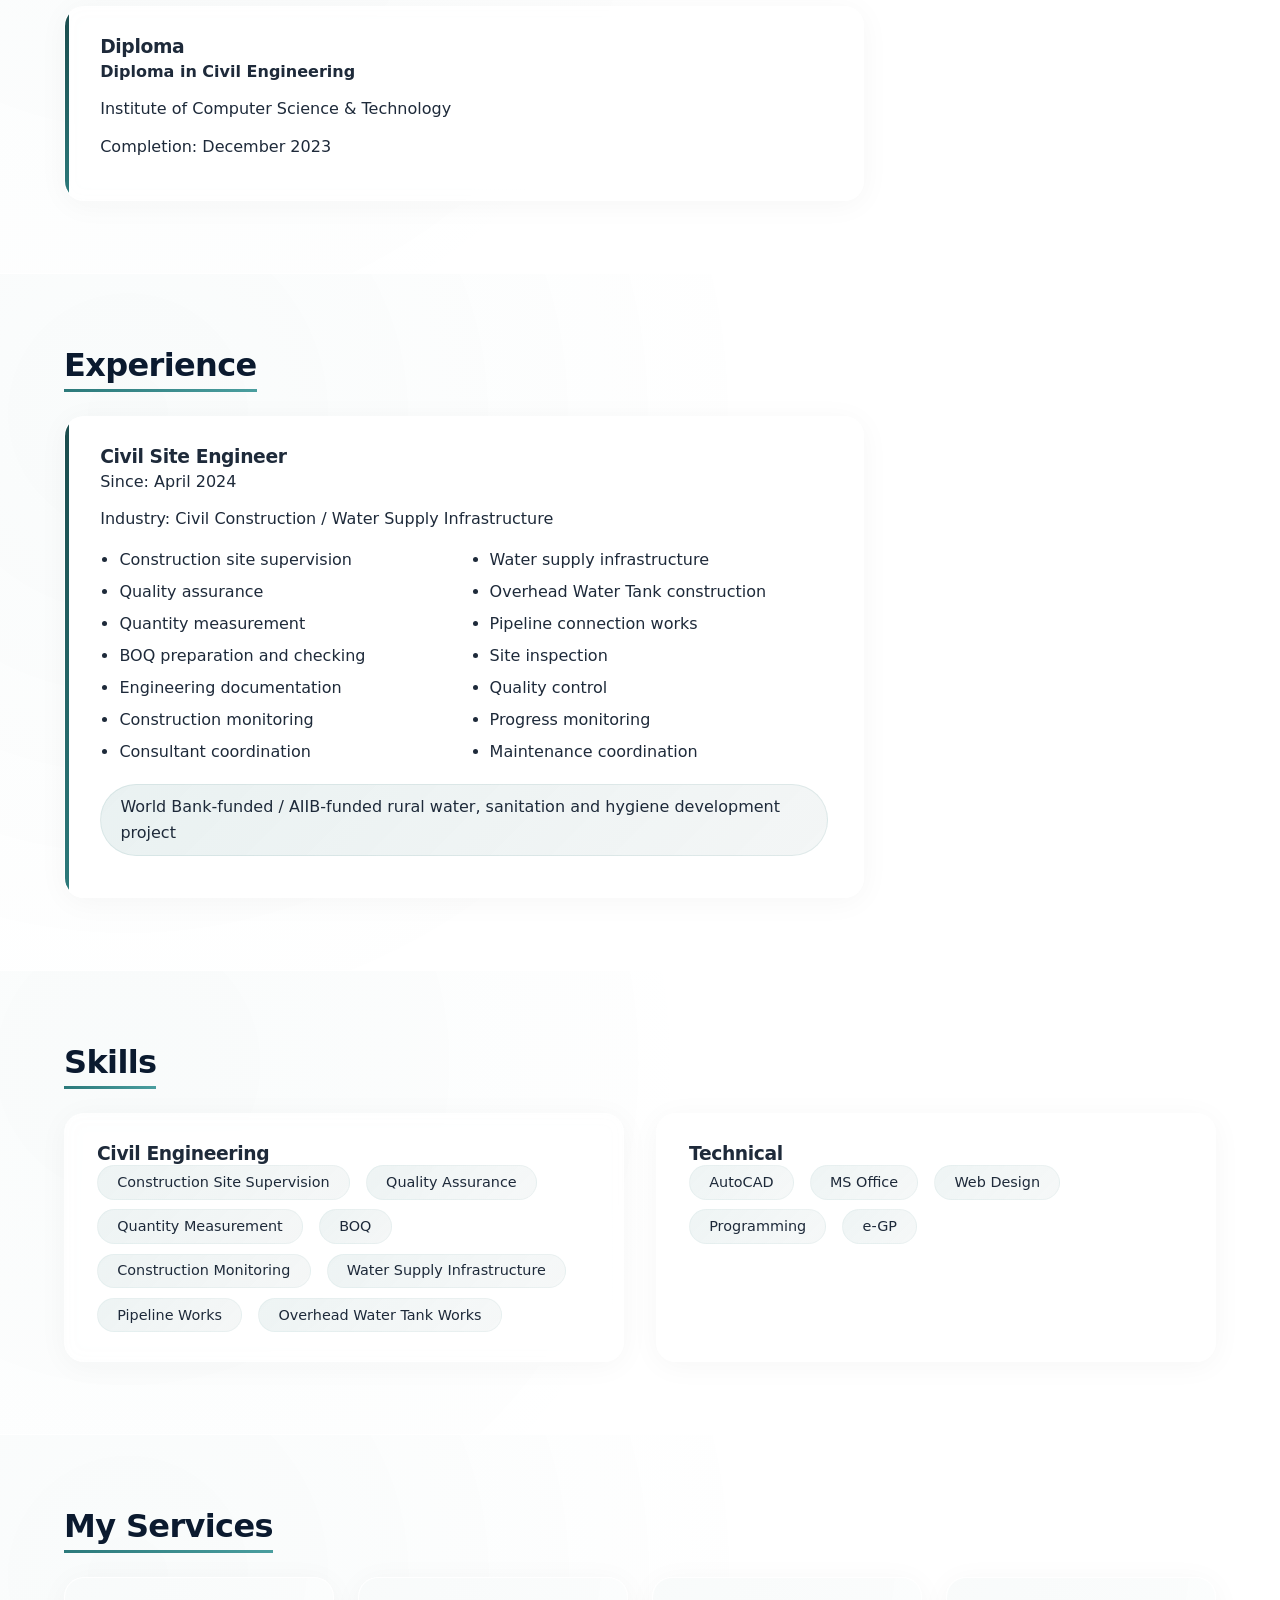
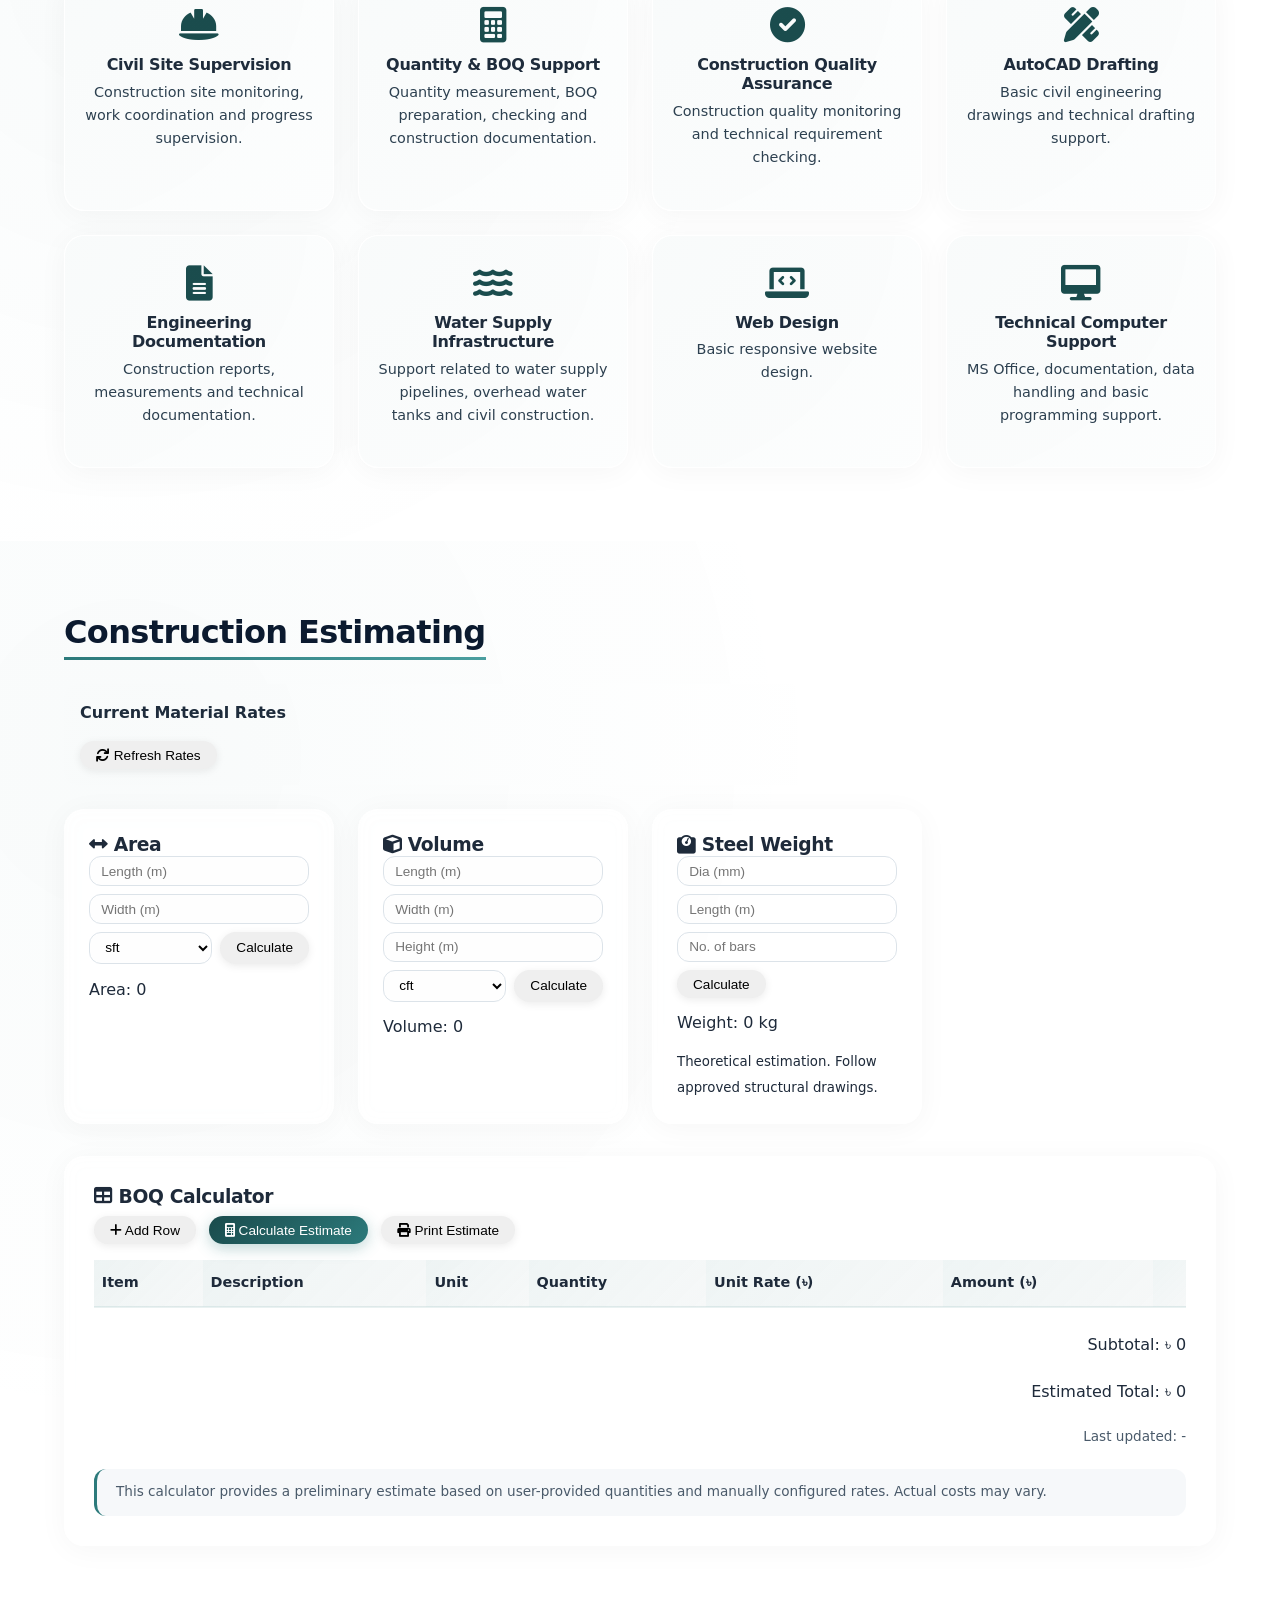
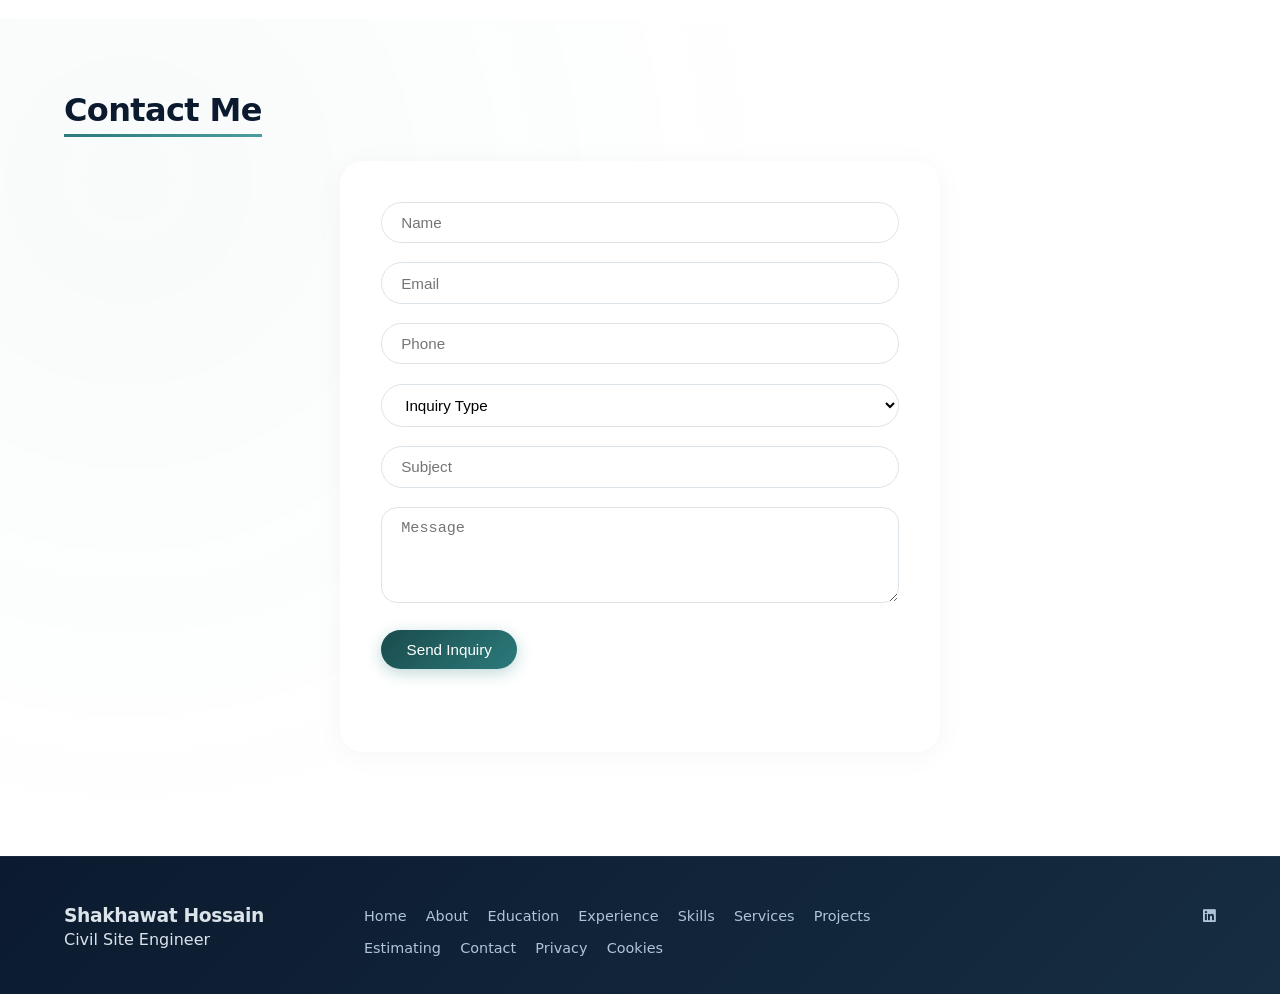
==== commit 0d305c2c: "Update index.html" ====
--- a/index.html
+++ b/index.html
@@ -9,6 +9,7 @@
   <!-- Font Awesome Free -->
   <link rel="stylesheet" href="https://cdnjs.cloudflare.com/ajax/libs/font-awesome/6.0.0-beta3/css/all.min.css">
   <link rel="stylesheet" href="style.css">
+  <a href="service.html">Services</a>
   <!-- Open Graph -->
   <meta property="og:title" content="Shakhawat Hossain | Civil Site Engineer">
   <meta property="og:description" content="Professional portfolio of Shakhawat Hossain, Civil Site Engineer from Bangladesh.">
